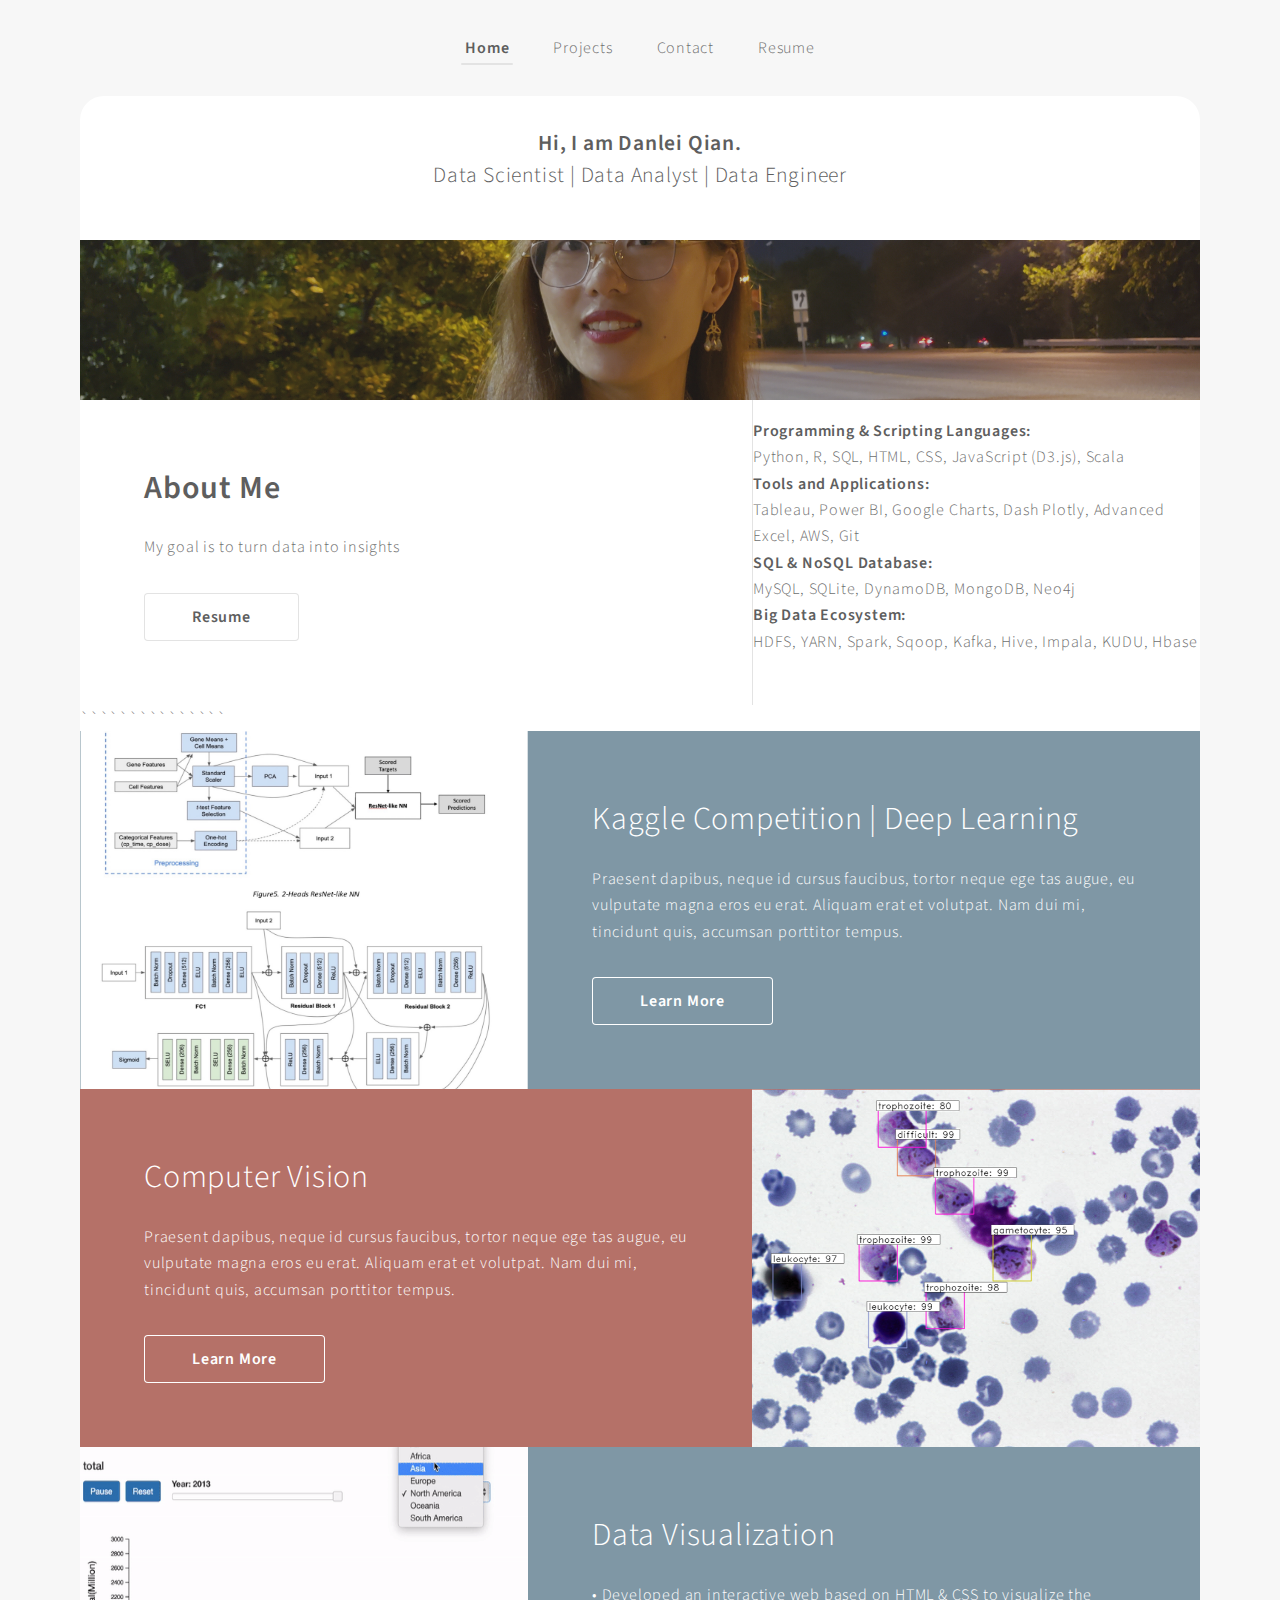
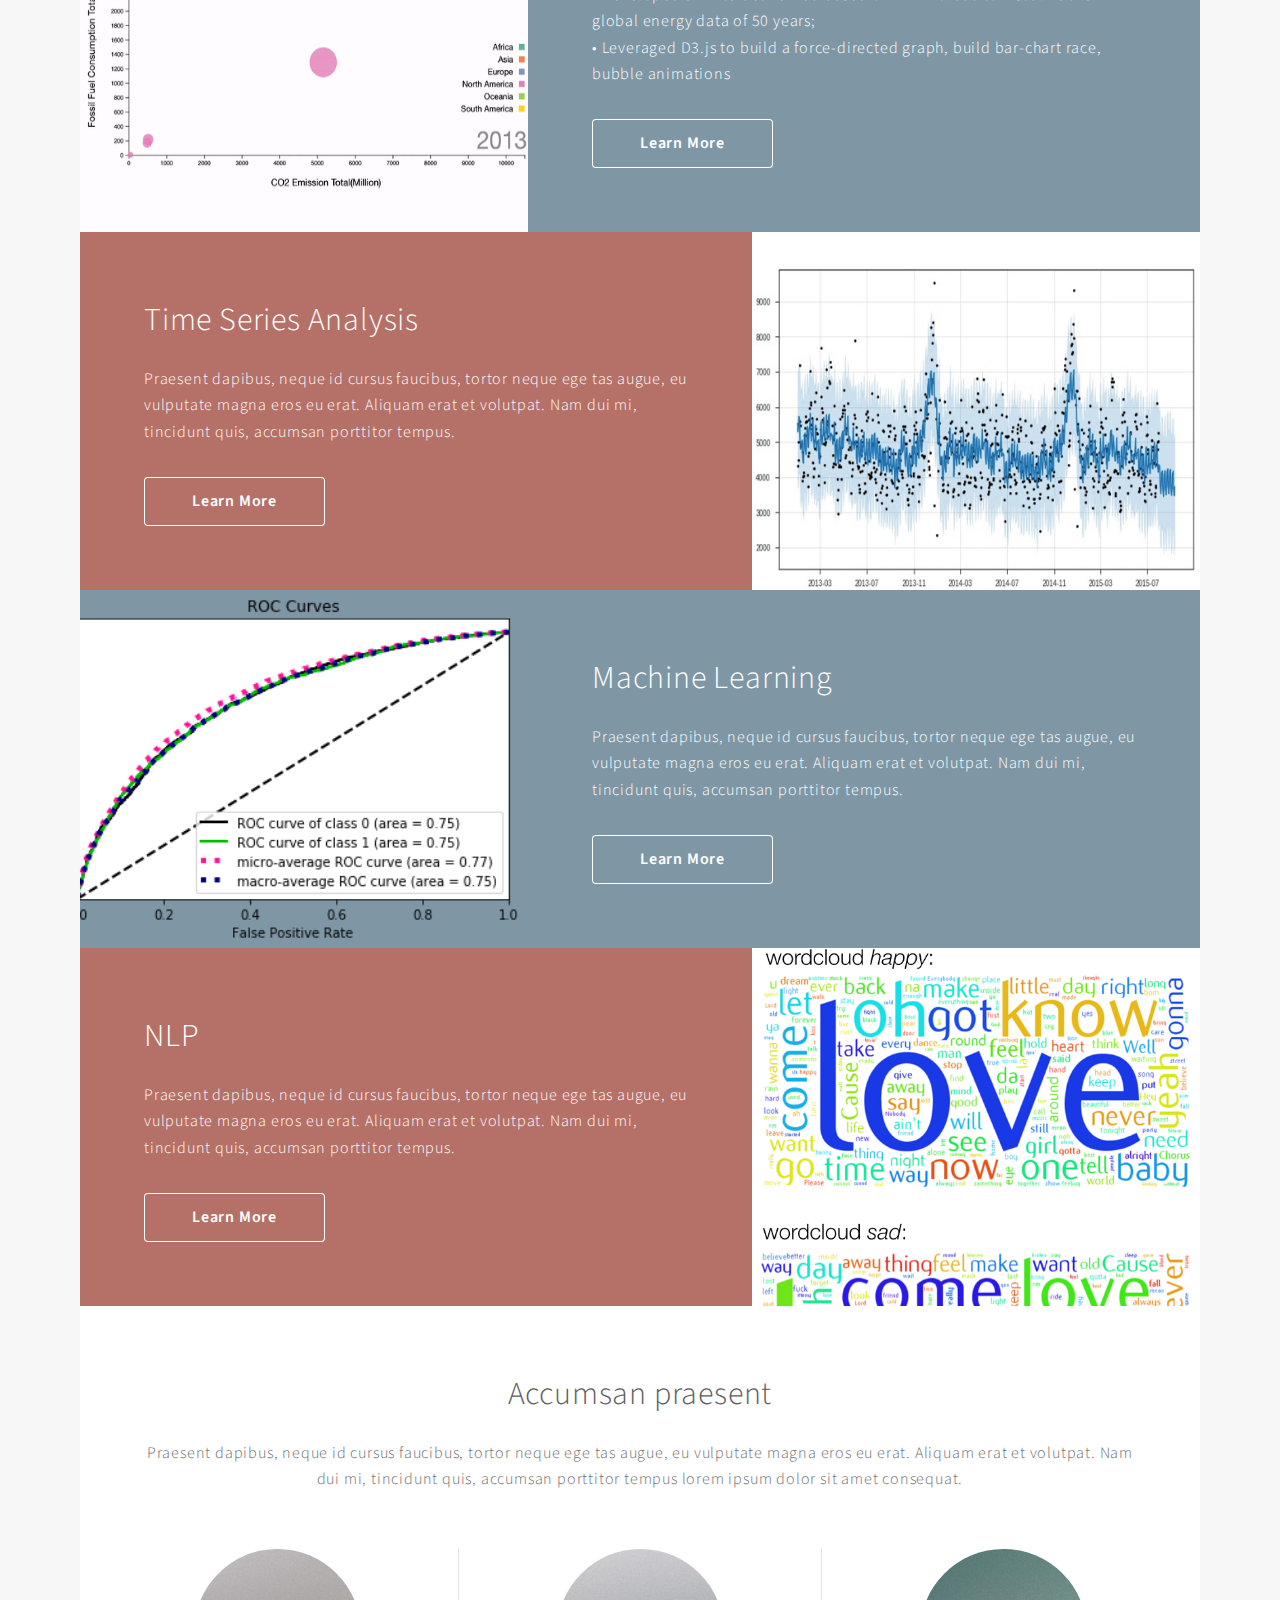
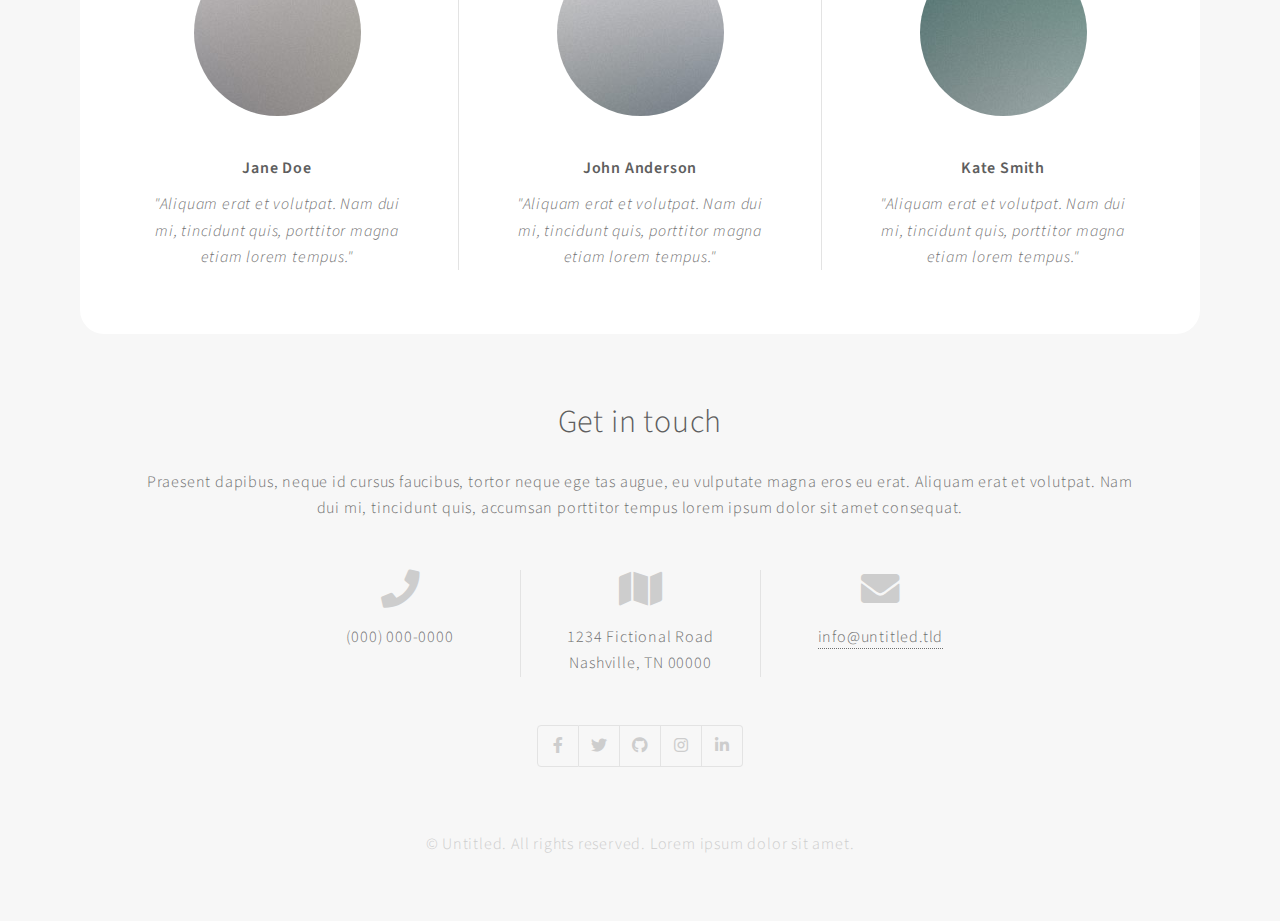
==== index.html @ 58e25bfb "First" ====
<!DOCTYPE HTML>
<!--
	Elemental by Pixelarity
	pixelarity.com | hello@pixelarity.com
	License: pixelarity.com/license
-->
<html>
	<head>
		<title>Untitled</title>
		<meta charset="utf-8" />
		<meta name="viewport" content="width=device-width, initial-scale=1, user-scalable=no" />
		<link rel="stylesheet" href="assets/css/main.css" />
	</head>
	<body class="is-preload">

		<!-- Header -->
			<div id="header" class="alt">
				<a class="logo" href="index.html"><strong>Danlei Qian</strong> Data Scientist | Data Analyst | Data Engineer</a>
				<nav id="nav">
					<ul>
						<li class="active"><a href="index.html">Home</a></li>
						<li>
							<a href="#two">Projects</a>
							<ul>
								<li><a href="#four">Link One</a></li>
								<li><a href="#">Link Two</a></li>
								<li><a href="#">Link Three</a></li>
								<li>
									<a href="#">Submenu</a>
									<ul>
										<li><a href="#">Link One</a></li>
										<li><a href="#">Link Two</a></li>
										<li><a href="#">Link Three</a></li>
										<li><a href="#">Link Four</a></li>
									</ul>
								</li>
								<li><a href="#">Link Five</a></li>
							</ul>
						</li>
						<li><a href="generic.html">Contact</a></li>
						<li><a href="generic.html">Resume</a></li>
					</ul>
				</nav>
			</div>

		<!-- Main -->
			<div id="main">

				<!-- Header -->
					<header>
						<span class="logo"></span>
						<h1><strong>Hi, I am Danlei Qian.</strong> </br>Data Scientist | Data Analyst | Data Engineer</h1>
					</header>

				<!-- Banner -->
					<section class="banner">
						<!--<h2>Ipsum feugiat tempus sed aliquam<br />
						neque dapibus lorem volutpat</h2>-->
						<ul class="actions special">
							<!--<li><a href="#" class="button">Resume</a></li>-->
						</ul>
					</section>

				<!-- One -->
					<section id="one" class="wrapper spotlight">
						<div class="content">
							<div class="inner">
								<h2><strong>About Me</strong></h2>
								<p>My goal is to turn data into insights</p>
								<ul class="actions">
									<li><a href="https://github.com/danleiQ" class="button">Resume</a></li>
								</ul>
							</div>
						</div>
						<ul class="grid-icons">
							<li>
								<div class="inner">
									<!--<span class="icon solid fa-cog major"></span>-->
									<p>
										<strong>Programming & Scripting Languages:</strong>  </br>Python, R, SQL, HTML, CSS, JavaScript (D3.js), Scala</br>
									<strong>Tools and Applications: </strong></br>Tableau, Power BI, Google Charts, Dash Plotly, Advanced Excel, AWS, Git </br>
									<strong>SQL & NoSQL Database:</strong> </br>MySQL, SQLite, DynamoDB, MongoDB, Neo4j </br>
									<strong>Big Data Ecosystem:</strong></br> HDFS, YARN, Spark, Sqoop, Kafka, Hive, Impala, KUDU, Hbase </br>
									</p>
								</div>
							</li>
<!--							
							<li>
								<div class="inner">
									<span class="icon solid fa-desktop major"></span>
									<h3>Aenean lorem</h3>
								</div>
							</li>
							<li>
								<div class="inner">
									<span class="icon solid fa-signal major"></span>
									<h3>Felis aliquam</h3>
								</div>
							</li>
							<li>
								<div class="inner">
									<span class="icon solid fa-check major"></span>
									<h3>Dui volutpat</h3>
								</div>
							</li>
							<li>
								<div class="inner">
									<span class="icon solid fa-cog major"></span>
									<h3>Dui volutpat</h3>
								</div>
							</li>
							<li>
								<div class="inner">
									<span class="icon solid fa-cog major"></span>
									<h3>Dui volutpat</h3>
								</div>
							</li>
-->
						</ul>
					</section>
```````````````<!-- Two -->
					<section id="two" class="wrapper style1 spotlight alt">
						<div class="content">
							<div class="inner">
								<h2>Kaggle Competition | Deep Learning</h2>
								<p>Praesent dapibus, neque id cursus faucibus, tortor neque ege tas augue, eu vulputate magna eros eu erat. Aliquam erat et volutpat. Nam dui mi, tincidunt quis, accumsan porttitor tempus.</p>
								<ul class="actions">
									<li><a href="https://github.com/danleiQ/Mechanisms-of-Action-Classification" class="button">Learn More</a></li>
								</ul>
							</div>
						</div>
						<div class="image">
							<img src="images/pic00.png" data-position="30% 30%" alt="" />
						</div>
					</section>

				<!-- Two -->
					<section id="three" class="wrapper style2 spotlight">
						<div class="content">
							<div class="inner">
								<h2>Computer Vision</h2>
								<p>Praesent dapibus, neque id cursus faucibus, tortor neque ege tas augue, eu vulputate magna eros eu erat. Aliquam erat et volutpat. Nam dui mi, tincidunt quis, accumsan porttitor tempus.</p>
								<ul class="actions">
									<li><a href="https://github.com/danleiQ/Mechanisms-of-Action-Classification" class="button">Learn More</a></li>
								</ul>
							</div>
						</div>
						<div class="image">
							<img src="images/pic02.png" data-position="30% 30%" alt="" />
						</div>
					</section>

				<!-- Three -->
					<section id="three" class="wrapper style1 spotlight alt">
						<div class="content">
							<div class="inner">
								<h2>Data Visualization</h2>
								<p>•	Developed an interactive web based on HTML & CSS to visualize the global energy data of 50 years; </br>
								•	Leveraged D3.js to build a force-directed graph, build bar-chart race, bubble animations </br>
								</p>
								<ul class="actions">
									<li><a href="https://danleiq.github.io/Global-Energy-Visualization/html/index.html" class="button">Learn More</a></li>
								</ul>
							</div>
						</div>
						<div class="image">
							<img src="images/pic03.gif" data-position="center right" alt=""/> 
			                <!--
			                <div class='tableauPlaceholder' id='viz1610737573085' style='position: relative'>
			                    <noscript>
			                        <a href='#'>
			                            <img alt=' ' src='https:&#47;&#47;public.tableau.com&#47;static&#47;images&#47;En&#47;Energy_16107373859820&#47;Dash&#47;1_rss.png' style='border: none' />
			                        </a>
			                    </noscript>
			                    <object class='tableauViz'  style='display:none;'>
			                        <param name='host_url' value='https%3A%2F%2Fpublic.tableau.com%2F' /> 
			                        <param name='embed_code_version' value='3' /> 
			                        <param name='site_root' value='' />
			                        <param name='name' value='Energy_16107373859820&#47;Dash' />
			                        <param name='tabs' value='no' />
			                        <param name='toolbar' value='yes' />
			                        <param name='static_image' value='https:&#47;&#47;public.tableau.com&#47;static&#47;images&#47;En&#47;Energy_16107373859820&#47;Dash&#47;1.png' /> 
			                        <param name='animate_transition' value='yes' />
			                        <param name='display_static_image' value='yes' />
			                        <param name='display_spinner' value='yes' />
			                        <param name='display_overlay' value='yes' />
			                        <param name='display_count' value='yes' />
			                        <param name='language' value='en' />
			                        <param name='filter' value='publish=yes' />
			                    </object>
			                </div> 
			                -->         							
						</div>
					</section>

				<!-- Four -->
					<section id="four" class="wrapper style2 spotlight">
						<div class="content">
							<div class="inner">
								<h2>Time Series Analysis</h2>
								<p>Praesent dapibus, neque id cursus faucibus, tortor neque ege tas augue, eu vulputate magna eros eu erat. Aliquam erat et volutpat. Nam dui mi, tincidunt quis, accumsan porttitor tempus.</p>
								<ul class="actions">
									<li><a href="#" class="button">Learn More</a></li>
								</ul>
							</div>
						</div>
						<div class="image">
							<img src="images/pic05.jpg" data-position="top right" alt="" />
						</div>
					</section>

				<!-- Add1 -->

					<section id="three" class="wrapper style1 spotlight alt">
						<div class="content">
							<div class="inner">
								<h2>Machine Learning</h2>
								<p>Praesent dapibus, neque id cursus faucibus, tortor neque ege tas augue, eu vulputate magna eros eu erat. Aliquam erat et volutpat. Nam dui mi, tincidunt quis, accumsan porttitor tempus.</p>
								<ul class="actions">
									<li><a href="#" class="button">Learn More</a></li>
								</ul>
							</div>
						</div>
						<div class="image">
							<img src="images/pic06.png" data-position="center right" alt="" />
						</div>
					</section>

				<!-- Add2 -->
					<section id="four" class="wrapper style2 spotlight">
						<div class="content">
							<div class="inner">
								<h2>NLP</h2>
								<p>Praesent dapibus, neque id cursus faucibus, tortor neque ege tas augue, eu vulputate magna eros eu erat. Aliquam erat et volutpat. Nam dui mi, tincidunt quis, accumsan porttitor tempus.</p>
								<ul class="actions">
									<li><a href="#" class="button">Learn More</a></li>
								</ul>
							</div>
						</div>
						<div class="image">
							<img src="images/pic07.png" data-position="top right" alt="" />
						</div>
					</section>

				<!-- Five -->
					<section id="five" class="wrapper special">
						<h2>Accumsan praesent</h2>
						<p>Praesent dapibus, neque id cursus faucibus, tortor neque ege tas augue, eu vulputate magna eros eu erat. Aliquam erat et volutpat. Nam dui mi, tincidunt quis, accumsan porttitor tempus lorem ipsum dolor sit amet consequat.</p>
						<ul class="faces">
							<li>
								<span class="image"><img src="images/pic11.jpg" alt="" /></span>
								<h3>Jane Doe</h3>
								<p>"Aliquam erat et volutpat. Nam dui mi, tincidunt quis, porttitor magna etiam lorem tempus."</p>
							</li>
							<li>
								<span class="image"><img src="images/pic12.jpg" alt="" /></span>
								<h3>John Anderson</h3>
								<p>"Aliquam erat et volutpat. Nam dui mi, tincidunt quis, porttitor magna etiam lorem tempus."</p>
							</li>
							<li>
								<span class="image"><img src="images/pic13.jpg" alt="" /></span>
								<h3>Kate Smith</h3>
								<p>"Aliquam erat et volutpat. Nam dui mi, tincidunt quis, porttitor magna etiam lorem tempus."</p>
							</li>
						</ul>
					</section>

			</div>

		<!-- Footer -->
			<div id="footer">
				<h2>Get in touch</h2>
				<p>Praesent dapibus, neque id cursus faucibus, tortor neque ege tas augue, eu vulputate magna eros eu erat. Aliquam erat et volutpat. Nam dui mi, tincidunt quis, accumsan porttitor tempus lorem ipsum dolor sit amet consequat.</p>
				<ul class="major-icons">
					<li>
						<h3 class="icon solid fa-phone major"><span class="label">Phone</span></h3>
						<p>(000) 000-0000</p>
					</li>
					<li>
						<h3 class="icon solid fa-map major"><span class="label">Address</span></h3>
						<p>1234 Fictional Road<br />
						Nashville, TN 00000</p>
					</li>
					<li>
						<h3 class="icon solid fa-envelope major"><span class="label">Email</span></h3>
						<p><a href="#">info@untitled.tld</a></p>
					</li>
				</ul>
				<ul class="joined-icons">
					<li><a href="#" class="icon brands fa-facebook-f"><span class="label">Facebook</span></a></li>
					<li><a href="#" class="icon brands fa-twitter"><span class="label">Twitter</span></a></li>
					<li><a href="#" class="icon brands fa-github"><span class="label">GitHub</span></a></li>
					<li><a href="#" class="icon brands fa-instagram"><span class="label">Instagram</span></a></li>
					<li><a href="#" class="icon brands fa-linkedin-in"><span class="label">LinkedIn</span></a></li>
				</ul>
				<p class="copyright">&copy; Untitled. All rights reserved. Lorem ipsum dolor sit amet.</p>
			</div>

		<!-- Scripts -->
			<script src="assets/js/jquery.min.js"></script>
			<script src="assets/js/jquery.dropotron.min.js"></script>
			<script src="assets/js/jquery.scrollex.min.js"></script>
			<script src="assets/js/browser.min.js"></script>
			<script src="assets/js/breakpoints.min.js"></script>
			<script src="assets/js/util.js"></script>
			<script src="assets/js/main.js"></script>

			<script type='text/javascript'>                    
			    var divElement = document.getElementById('viz1610737573085');                    
			    var vizElement = divElement.getElementsByTagName('object')[0];                    
			    if ( divElement.offsetWidth > 800 ) { 
			        vizElement.style.width='1000px';
			        vizElement.style.height='827px';
			    } else if ( divElement.offsetWidth > 500 ) { 
			        vizElement.style.width='1000px';
			        vizElement.style.height='827px';
			    } else { 
			        vizElement.style.width='450px';
			        vizElement.style.height='500px';}    //927px                 
			        var scriptElement = document.createElement('script');                    
			        scriptElement.src = 'https://public.tableau.com/javascripts/api/viz_v1.js';                    
			        vizElement.parentNode.insertBefore(scriptElement, vizElement);                
			</script>

	</body>
</html>
---- assets/css/main.css ----
@import url(fontawesome-all.min.css);
@import url("https://fonts.googleapis.com/css?family=Source+Sans+Pro:300,300italic,600,600italic");

/*
	Elemental by Pixelarity
	pixelarity.com | hello@pixelarity.com
	License: pixelarity.com/license
*/

html, body, div, span, applet, object,
iframe, h1, h2, h3, h4, h5, h6, p, blockquote,
pre, a, abbr, acronym, address, big, cite,
code, del, dfn, em, img, ins, kbd, q, s, samp,
small, strike, strong, sub, sup, tt, var, b,
u, i, center, dl, dt, dd, ol, ul, li, fieldset,
form, label, legend, table, caption, tbody,
tfoot, thead, tr, th, td, article, aside,
canvas, details, embed, figure, figcaption,
footer, header, hgroup, menu, nav, output, ruby,
section, summary, time, mark, audio, video {
	margin: 0;
	padding: 0;
	border: 0;
	font-size: 100%;
	font: inherit;
	vertical-align: baseline;}

article, aside, details, figcaption, figure,
footer, header, hgroup, menu, nav, section {
	display: block;}

body {
	line-height: 1;
}

ol, ul {
	list-style: none;
}

blockquote, q {
	quotes: none;
}

	blockquote:before, blockquote:after, q:before, q:after {
		content: '';
		content: none;
	}

table {
	border-collapse: collapse;
	border-spacing: 0;
}

body {
	-webkit-text-size-adjust: none;
}

mark {
	background-color: transparent;
	color: inherit;
}

input::-moz-focus-inner {
	border: 0;
	padding: 0;
}

input, select, textarea {
	-moz-appearance: none;
	-webkit-appearance: none;
	-ms-appearance: none;
	appearance: none;
}

/* Basic */

	@-ms-viewport {
		width: device-width;
	}

	body {
		-ms-overflow-style: scrollbar;
	}

	@media screen and (max-width: 480px) {

		html, body {
			min-width: 320px;
		}

	}

	html {
		box-sizing: border-box;
	}

	*, *:before, *:after {
		box-sizing: inherit;
	}

	body {
		background: #ffffff;
	}

		body.is-preload *, body.is-preload *:before, body.is-preload *:after {
			-moz-animation: none !important;
			-webkit-animation: none !important;
			-ms-animation: none !important;
			animation: none !important;
			-moz-transition: none !important;
			-webkit-transition: none !important;
			-ms-transition: none !important;
			transition: none !important;
		}

/* Type */

	body {
		background-color: #f7f7f7; /*#f7f7f7*/
		color: #6e6e6e;
	}

	body, input, select, textarea {
		font-family: "Source Sans Pro", Helvetica, sans-serif;
		font-size: 14pt;
		font-weight: 300;
		line-height: 1.65;
		letter-spacing: 0.05em;
	}

		@media screen and (max-width: 1680px) {

			body, input, select, textarea {
				font-size: 12pt;
			}

		}

		@media screen and (max-width: 736px) {

			body, input, select, textarea {
				font-size: 11.5pt;
			}

		}

		@media screen and (max-width: 360px) {

			body, input, select, textarea {
				font-size: 10.5pt;
			}

		}

	a {
		-moz-transition: color 0.2s ease-in-out, border-bottom-color 0.2s ease-in-out, background-color 0.2s ease-in-out;
		-webkit-transition: color 0.2s ease-in-out, border-bottom-color 0.2s ease-in-out, background-color 0.2s ease-in-out;
		-ms-transition: color 0.2s ease-in-out, border-bottom-color 0.2s ease-in-out, background-color 0.2s ease-in-out;
		transition: color 0.2s ease-in-out, border-bottom-color 0.2s ease-in-out, background-color 0.2s ease-in-out;
		text-decoration: none;
		border-bottom: dotted 1px;
		color: inherit;
	}

		a:hover {
			border-bottom-color: transparent;
		}

			a:hover strong {
				color: inherit !important;
			}

	strong, b {
		font-weight: 600;
	}

	em, i {
		font-style: italic;
	}

	p {
		margin: 0 0 2em 0;
	}

	h1, h2, h3, h4, h5, h6 {
		font-weight: 300;
		line-height: 1.5;
		margin: 0 0 0.7em 0;
	}

		h1 a, h2 a, h3 a, h4 a, h5 a, h6 a {
			color: inherit;
			text-decoration: none;
		}

	h1 {
		font-size: 3em;
	}

	h2 {
		font-size: 2em;
	}

	h3 {
		font-size: 1.5em;
	}

	h4 {
		font-size: 1.1em;
	}

	h5 {
		font-size: 0.9em;
	}

	h6 {
		font-size: 0.7em;
	}

	@media screen and (max-width: 1280px) {

		h1 {
			font-size: 2.5em;
		}

	}

	@media screen and (max-width: 736px) {

		h1 {
			font-size: 1.75em;
		}

		h2 {
			font-size: 1.5em;
		}

		h3 {
			font-size: 1.35em;
		}

		h4 {
			font-size: 1em;
		}

		h1 br, h2 br, h3 br, h4 br, h5 br, h6 br {
			display: none;
		}

	}

	@media screen and (max-width: 480px) {

		h2 {
			font-size: 1.35em;
		}

		h3 {
			font-size: 1em;
		}

	}

	sub {
		font-size: 0.8em;
		position: relative;
		top: 0.5em;
	}

	sup {
		font-size: 0.8em;
		position: relative;
		top: -0.5em;
	}

	blockquote {
		border-left: solid 4px;
		font-style: italic;
		margin: 0 0 2em 0;
		padding: 0.5em 0 0.5em 2em;
	}

	code {
		border-radius: 4px;
		border: solid 1px;
		font-family: "Courier New", monospace;
		font-size: 0.9em;
		margin: 0 0.25em;
		padding: 0.25em 0.65em;
	}

	pre {
		-webkit-overflow-scrolling: touch;
		font-family: "Courier New", monospace;
		font-size: 0.9em;
		margin: 0 0 2em 0;
	}

		pre code {
			display: block;
			line-height: 1.75;
			padding: 1em 1.5em;
			overflow-x: auto;
		}

	hr {
		border: 0;
		border-bottom: solid 1px;
		margin: 2em 0;
	}

		hr.major {
			margin: 3em 0;
		}

	.align-left {
		text-align: left;
	}

	.align-center {
		text-align: center;
	}

	.align-right {
		text-align: right;
	}

	input, select, textarea {
		color: #5e5e5e;
	}

	a:hover {
		color: #e09476 !important;
	}

	strong, b {
		color: #5e5e5e;
	}

	h1, h2, h3, h4, h5, h6 {
		color: #5e5e5e;
	}

	blockquote {
		border-left-color: #e3e3e3;
	}

	code {
		background: rgba(144, 144, 144, 0.075);
		border-color: #e3e3e3;
	}

	hr {
		border-bottom-color: #e3e3e3;
	}

/* Row */

	.row {
		display: flex;
		flex-wrap: wrap;
		box-sizing: border-box;
		align-items: stretch;
	}

		.row > * {
			box-sizing: border-box;
		}

		.row.gtr-uniform > * > :last-child {
			margin-bottom: 0;
		}

		.row.aln-left {
			justify-content: flex-start;
		}

		.row.aln-center {
			justify-content: center;
		}

		.row.aln-right {
			justify-content: flex-end;
		}

		.row.aln-top {
			align-items: flex-start;
		}

		.row.aln-middle {
			align-items: center;
		}

		.row.aln-bottom {
			align-items: flex-end;
		}

		.row > .imp {
			order: -1;
		}

		.row > .col-1 {
			width: 8.33333%;
		}

		.row > .off-1 {
			margin-left: 8.33333%;
		}

		.row > .col-2 {
			width: 16.66667%;
		}

		.row > .off-2 {
			margin-left: 16.66667%;
		}

		.row > .col-3 {
			width: 25%;
		}

		.row > .off-3 {
			margin-left: 25%;
		}

		.row > .col-4 {
			width: 33.33333%;
		}

		.row > .off-4 {
			margin-left: 33.33333%;
		}

		.row > .col-5 {
			width: 41.66667%;
		}

		.row > .off-5 {
			margin-left: 41.66667%;
		}

		.row > .col-6 {
			width: 50%;
		}

		.row > .off-6 {
			margin-left: 50%;
		}

		.row > .col-7 {
			width: 58.33333%;
		}

		.row > .off-7 {
			margin-left: 58.33333%;
		}

		.row > .col-8 {
			width: 66.66667%;
		}

		.row > .off-8 {
			margin-left: 66.66667%;
		}

		.row > .col-9 {
			width: 75%;
		}

		.row > .off-9 {
			margin-left: 75%;
		}

		.row > .col-10 {
			width: 83.33333%;
		}

		.row > .off-10 {
			margin-left: 83.33333%;
		}

		.row > .col-11 {
			width: 91.66667%;
		}

		.row > .off-11 {
			margin-left: 91.66667%;
		}

		.row > .col-12 {
			width: 100%;
		}

		.row > .off-12 {
			margin-left: 100%;
		}

		.row.gtr-0 {
			margin-top: 0;
			margin-left: 0em;
		}

			.row.gtr-0 > * {
				padding: 0 0 0 0em;
			}

			.row.gtr-0.gtr-uniform {
				margin-top: 0em;
			}

				.row.gtr-0.gtr-uniform > * {
					padding-top: 0em;
				}

		.row.gtr-25 {
			margin-top: 0;
			margin-left: -0.3375em;
		}

			.row.gtr-25 > * {
				padding: 0 0 0 0.3375em;
			}

			.row.gtr-25.gtr-uniform {
				margin-top: -0.3375em;
			}

				.row.gtr-25.gtr-uniform > * {
					padding-top: 0.3375em;
				}

		.row.gtr-50 {
			margin-top: 0;
			margin-left: -0.675em;
		}

			.row.gtr-50 > * {
				padding: 0 0 0 0.675em;
			}

			.row.gtr-50.gtr-uniform {
				margin-top: -0.675em;
			}

				.row.gtr-50.gtr-uniform > * {
					padding-top: 0.675em;
				}

		.row {
			margin-top: 0;
			margin-left: -1.35em;
		}

			.row > * {
				padding: 0 0 0 1.35em;
			}

			.row.gtr-uniform {
				margin-top: -1.35em;
			}

				.row.gtr-uniform > * {
					padding-top: 1.35em;
				}

		.row.gtr-150 {
			margin-top: 0;
			margin-left: -2.025em;
		}

			.row.gtr-150 > * {
				padding: 0 0 0 2.025em;
			}

			.row.gtr-150.gtr-uniform {
				margin-top: -2.025em;
			}

				.row.gtr-150.gtr-uniform > * {
					padding-top: 2.025em;
				}

		.row.gtr-200 {
			margin-top: 0;
			margin-left: -2.7em;
		}

			.row.gtr-200 > * {
				padding: 0 0 0 2.7em;
			}

			.row.gtr-200.gtr-uniform {
				margin-top: -2.7em;
			}

				.row.gtr-200.gtr-uniform > * {
					padding-top: 2.7em;
				}

		@media screen and (max-width: 1680px) {

			.row {
				display: flex;
				flex-wrap: wrap;
				box-sizing: border-box;
				align-items: stretch;
			}

				.row > * {
					box-sizing: border-box;
				}

				.row.gtr-uniform > * > :last-child {
					margin-bottom: 0;
				}

				.row.aln-left {
					justify-content: flex-start;
				}

				.row.aln-center {
					justify-content: center;
				}

				.row.aln-right {
					justify-content: flex-end;
				}

				.row.aln-top {
					align-items: flex-start;
				}

				.row.aln-middle {
					align-items: center;
				}

				.row.aln-bottom {
					align-items: flex-end;
				}

				.row > .imp-xlarge {
					order: -1;
				}

				.row > .col-1-xlarge {
					width: 8.33333%;
				}

				.row > .off-1-xlarge {
					margin-left: 8.33333%;
				}

				.row > .col-2-xlarge {
					width: 16.66667%;
				}

				.row > .off-2-xlarge {
					margin-left: 16.66667%;
				}

				.row > .col-3-xlarge {
					width: 25%;
				}

				.row > .off-3-xlarge {
					margin-left: 25%;
				}

				.row > .col-4-xlarge {
					width: 33.33333%;
				}

				.row > .off-4-xlarge {
					margin-left: 33.33333%;
				}

				.row > .col-5-xlarge {
					width: 41.66667%;
				}

				.row > .off-5-xlarge {
					margin-left: 41.66667%;
				}

				.row > .col-6-xlarge {
					width: 50%;
				}

				.row > .off-6-xlarge {
					margin-left: 50%;
				}

				.row > .col-7-xlarge {
					width: 58.33333%;
				}

				.row > .off-7-xlarge {
					margin-left: 58.33333%;
				}

				.row > .col-8-xlarge {
					width: 66.66667%;
				}

				.row > .off-8-xlarge {
					margin-left: 66.66667%;
				}

				.row > .col-9-xlarge {
					width: 75%;
				}

				.row > .off-9-xlarge {
					margin-left: 75%;
				}

				.row > .col-10-xlarge {
					width: 83.33333%;
				}

				.row > .off-10-xlarge {
					margin-left: 83.33333%;
				}

				.row > .col-11-xlarge {
					width: 91.66667%;
				}

				.row > .off-11-xlarge {
					margin-left: 91.66667%;
				}

				.row > .col-12-xlarge {
					width: 100%;
				}

				.row > .off-12-xlarge {
					margin-left: 100%;
				}

				.row.gtr-0 {
					margin-top: 0;
					margin-left: 0em;
				}

					.row.gtr-0 > * {
						padding: 0 0 0 0em;
					}

					.row.gtr-0.gtr-uniform {
						margin-top: 0em;
					}

						.row.gtr-0.gtr-uniform > * {
							padding-top: 0em;
						}

				.row.gtr-25 {
					margin-top: 0;
					margin-left: -0.3375em;
				}

					.row.gtr-25 > * {
						padding: 0 0 0 0.3375em;
					}

					.row.gtr-25.gtr-uniform {
						margin-top: -0.3375em;
					}

						.row.gtr-25.gtr-uniform > * {
							padding-top: 0.3375em;
						}

				.row.gtr-50 {
					margin-top: 0;
					margin-left: -0.675em;
				}

					.row.gtr-50 > * {
						padding: 0 0 0 0.675em;
					}

					.row.gtr-50.gtr-uniform {
						margin-top: -0.675em;
					}

						.row.gtr-50.gtr-uniform > * {
							padding-top: 0.675em;
						}

				.row {
					margin-top: 0;
					margin-left: -1.35em;
				}

					.row > * {
						padding: 0 0 0 1.35em;
					}

					.row.gtr-uniform {
						margin-top: -1.35em;
					}

						.row.gtr-uniform > * {
							padding-top: 1.35em;
						}

				.row.gtr-150 {
					margin-top: 0;
					margin-left: -2.025em;
				}

					.row.gtr-150 > * {
						padding: 0 0 0 2.025em;
					}

					.row.gtr-150.gtr-uniform {
						margin-top: -2.025em;
					}

						.row.gtr-150.gtr-uniform > * {
							padding-top: 2.025em;
						}

				.row.gtr-200 {
					margin-top: 0;
					margin-left: -2.7em;
				}

					.row.gtr-200 > * {
						padding: 0 0 0 2.7em;
					}

					.row.gtr-200.gtr-uniform {
						margin-top: -2.7em;
					}

						.row.gtr-200.gtr-uniform > * {
							padding-top: 2.7em;
						}

		}

		@media screen and (max-width: 1280px) {

			.row {
				display: flex;
				flex-wrap: wrap;
				box-sizing: border-box;
				align-items: stretch;
			}

				.row > * {
					box-sizing: border-box;
				}

				.row.gtr-uniform > * > :last-child {
					margin-bottom: 0;
				}

				.row.aln-left {
					justify-content: flex-start;
				}

				.row.aln-center {
					justify-content: center;
				}

				.row.aln-right {
					justify-content: flex-end;
				}

				.row.aln-top {
					align-items: flex-start;
				}

				.row.aln-middle {
					align-items: center;
				}

				.row.aln-bottom {
					align-items: flex-end;
				}

				.row > .imp-large {
					order: -1;
				}

				.row > .col-1-large {
					width: 8.33333%;
				}

				.row > .off-1-large {
					margin-left: 8.33333%;
				}

				.row > .col-2-large {
					width: 16.66667%;
				}

				.row > .off-2-large {
					margin-left: 16.66667%;
				}

				.row > .col-3-large {
					width: 25%;
				}

				.row > .off-3-large {
					margin-left: 25%;
				}

				.row > .col-4-large {
					width: 33.33333%;
				}

				.row > .off-4-large {
					margin-left: 33.33333%;
				}

				.row > .col-5-large {
					width: 41.66667%;
				}

				.row > .off-5-large {
					margin-left: 41.66667%;
				}

				.row > .col-6-large {
					width: 50%;
				}

				.row > .off-6-large {
					margin-left: 50%;
				}

				.row > .col-7-large {
					width: 58.33333%;
				}

				.row > .off-7-large {
					margin-left: 58.33333%;
				}

				.row > .col-8-large {
					width: 66.66667%;
				}

				.row > .off-8-large {
					margin-left: 66.66667%;
				}

				.row > .col-9-large {
					width: 75%;
				}

				.row > .off-9-large {
					margin-left: 75%;
				}

				.row > .col-10-large {
					width: 83.33333%;
				}

				.row > .off-10-large {
					margin-left: 83.33333%;
				}

				.row > .col-11-large {
					width: 91.66667%;
				}

				.row > .off-11-large {
					margin-left: 91.66667%;
				}

				.row > .col-12-large {
					width: 100%;
				}

				.row > .off-12-large {
					margin-left: 100%;
				}

				.row.gtr-0 {
					margin-top: 0;
					margin-left: 0em;
				}

					.row.gtr-0 > * {
						padding: 0 0 0 0em;
					}

					.row.gtr-0.gtr-uniform {
						margin-top: 0em;
					}

						.row.gtr-0.gtr-uniform > * {
							padding-top: 0em;
						}

				.row.gtr-25 {
					margin-top: 0;
					margin-left: -0.3375em;
				}

					.row.gtr-25 > * {
						padding: 0 0 0 0.3375em;
					}

					.row.gtr-25.gtr-uniform {
						margin-top: -0.3375em;
					}

						.row.gtr-25.gtr-uniform > * {
							padding-top: 0.3375em;
						}

				.row.gtr-50 {
					margin-top: 0;
					margin-left: -0.675em;
				}

					.row.gtr-50 > * {
						padding: 0 0 0 0.675em;
					}

					.row.gtr-50.gtr-uniform {
						margin-top: -0.675em;
					}

						.row.gtr-50.gtr-uniform > * {
							padding-top: 0.675em;
						}

				.row {
					margin-top: 0;
					margin-left: -1.35em;
				}

					.row > * {
						padding: 0 0 0 1.35em;
					}

					.row.gtr-uniform {
						margin-top: -1.35em;
					}

						.row.gtr-uniform > * {
							padding-top: 1.35em;
						}

				.row.gtr-150 {
					margin-top: 0;
					margin-left: -2.025em;
				}

					.row.gtr-150 > * {
						padding: 0 0 0 2.025em;
					}

					.row.gtr-150.gtr-uniform {
						margin-top: -2.025em;
					}

						.row.gtr-150.gtr-uniform > * {
							padding-top: 2.025em;
						}

				.row.gtr-200 {
					margin-top: 0;
					margin-left: -2.7em;
				}

					.row.gtr-200 > * {
						padding: 0 0 0 2.7em;
					}

					.row.gtr-200.gtr-uniform {
						margin-top: -2.7em;
					}

						.row.gtr-200.gtr-uniform > * {
							padding-top: 2.7em;
						}

		}

		@media screen and (max-width: 980px) {

			.row {
				display: flex;
				flex-wrap: wrap;
				box-sizing: border-box;
				align-items: stretch;
			}

				.row > * {
					box-sizing: border-box;
				}

				.row.gtr-uniform > * > :last-child {
					margin-bottom: 0;
				}

				.row.aln-left {
					justify-content: flex-start;
				}

				.row.aln-center {
					justify-content: center;
				}

				.row.aln-right {
					justify-content: flex-end;
				}

				.row.aln-top {
					align-items: flex-start;
				}

				.row.aln-middle {
					align-items: center;
				}

				.row.aln-bottom {
					align-items: flex-end;
				}

				.row > .imp-medium {
					order: -1;
				}

				.row > .col-1-medium {
					width: 8.33333%;
				}

				.row > .off-1-medium {
					margin-left: 8.33333%;
				}

				.row > .col-2-medium {
					width: 16.66667%;
				}

				.row > .off-2-medium {
					margin-left: 16.66667%;
				}

				.row > .col-3-medium {
					width: 25%;
				}

				.row > .off-3-medium {
					margin-left: 25%;
				}

				.row > .col-4-medium {
					width: 33.33333%;
				}

				.row > .off-4-medium {
					margin-left: 33.33333%;
				}

				.row > .col-5-medium {
					width: 41.66667%;
				}

				.row > .off-5-medium {
					margin-left: 41.66667%;
				}

				.row > .col-6-medium {
					width: 50%;
				}

				.row > .off-6-medium {
					margin-left: 50%;
				}

				.row > .col-7-medium {
					width: 58.33333%;
				}

				.row > .off-7-medium {
					margin-left: 58.33333%;
				}

				.row > .col-8-medium {
					width: 66.66667%;
				}

				.row > .off-8-medium {
					margin-left: 66.66667%;
				}

				.row > .col-9-medium {
					width: 75%;
				}

				.row > .off-9-medium {
					margin-left: 75%;
				}

				.row > .col-10-medium {
					width: 83.33333%;
				}

				.row > .off-10-medium {
					margin-left: 83.33333%;
				}

				.row > .col-11-medium {
					width: 91.66667%;
				}

				.row > .off-11-medium {
					margin-left: 91.66667%;
				}

				.row > .col-12-medium {
					width: 100%;
				}

				.row > .off-12-medium {
					margin-left: 100%;
				}

				.row.gtr-0 {
					margin-top: 0;
					margin-left: 0em;
				}

					.row.gtr-0 > * {
						padding: 0 0 0 0em;
					}

					.row.gtr-0.gtr-uniform {
						margin-top: 0em;
					}

						.row.gtr-0.gtr-uniform > * {
							padding-top: 0em;
						}

				.row.gtr-25 {
					margin-top: 0;
					margin-left: -0.3375em;
				}

					.row.gtr-25 > * {
						padding: 0 0 0 0.3375em;
					}

					.row.gtr-25.gtr-uniform {
						margin-top: -0.3375em;
					}

						.row.gtr-25.gtr-uniform > * {
							padding-top: 0.3375em;
						}

				.row.gtr-50 {
					margin-top: 0;
					margin-left: -0.675em;
				}

					.row.gtr-50 > * {
						padding: 0 0 0 0.675em;
					}

					.row.gtr-50.gtr-uniform {
						margin-top: -0.675em;
					}

						.row.gtr-50.gtr-uniform > * {
							padding-top: 0.675em;
						}

				.row {
					margin-top: 0;
					margin-left: -1.35em;
				}

					.row > * {
						padding: 0 0 0 1.35em;
					}

					.row.gtr-uniform {
						margin-top: -1.35em;
					}

						.row.gtr-uniform > * {
							padding-top: 1.35em;
						}

				.row.gtr-150 {
					margin-top: 0;
					margin-left: -2.025em;
				}

					.row.gtr-150 > * {
						padding: 0 0 0 2.025em;
					}

					.row.gtr-150.gtr-uniform {
						margin-top: -2.025em;
					}

						.row.gtr-150.gtr-uniform > * {
							padding-top: 2.025em;
						}

				.row.gtr-200 {
					margin-top: 0;
					margin-left: -2.7em;
				}

					.row.gtr-200 > * {
						padding: 0 0 0 2.7em;
					}

					.row.gtr-200.gtr-uniform {
						margin-top: -2.7em;
					}

						.row.gtr-200.gtr-uniform > * {
							padding-top: 2.7em;
						}

		}

		@media screen and (max-width: 736px) {

			.row {
				display: flex;
				flex-wrap: wrap;
				box-sizing: border-box;
				align-items: stretch;
			}

				.row > * {
					box-sizing: border-box;
				}

				.row.gtr-uniform > * > :last-child {
					margin-bottom: 0;
				}

				.row.aln-left {
					justify-content: flex-start;
				}

				.row.aln-center {
					justify-content: center;
				}

				.row.aln-right {
					justify-content: flex-end;
				}

				.row.aln-top {
					align-items: flex-start;
				}

				.row.aln-middle {
					align-items: center;
				}

				.row.aln-bottom {
					align-items: flex-end;
				}

				.row > .imp-small {
					order: -1;
				}

				.row > .col-1-small {
					width: 8.33333%;
				}

				.row > .off-1-small {
					margin-left: 8.33333%;
				}

				.row > .col-2-small {
					width: 16.66667%;
				}

				.row > .off-2-small {
					margin-left: 16.66667%;
				}

				.row > .col-3-small {
					width: 25%;
				}

				.row > .off-3-small {
					margin-left: 25%;
				}

				.row > .col-4-small {
					width: 33.33333%;
				}

				.row > .off-4-small {
					margin-left: 33.33333%;
				}

				.row > .col-5-small {
					width: 41.66667%;
				}

				.row > .off-5-small {
					margin-left: 41.66667%;
				}

				.row > .col-6-small {
					width: 50%;
				}

				.row > .off-6-small {
					margin-left: 50%;
				}

				.row > .col-7-small {
					width: 58.33333%;
				}

				.row > .off-7-small {
					margin-left: 58.33333%;
				}

				.row > .col-8-small {
					width: 66.66667%;
				}

				.row > .off-8-small {
					margin-left: 66.66667%;
				}

				.row > .col-9-small {
					width: 75%;
				}

				.row > .off-9-small {
					margin-left: 75%;
				}

				.row > .col-10-small {
					width: 83.33333%;
				}

				.row > .off-10-small {
					margin-left: 83.33333%;
				}

				.row > .col-11-small {
					width: 91.66667%;
				}

				.row > .off-11-small {
					margin-left: 91.66667%;
				}

				.row > .col-12-small {
					width: 100%;
				}

				.row > .off-12-small {
					margin-left: 100%;
				}

				.row.gtr-0 {
					margin-top: 0;
					margin-left: 0em;
				}

					.row.gtr-0 > * {
						padding: 0 0 0 0em;
					}

					.row.gtr-0.gtr-uniform {
						margin-top: 0em;
					}

						.row.gtr-0.gtr-uniform > * {
							padding-top: 0em;
						}

				.row.gtr-25 {
					margin-top: 0;
					margin-left: -0.3375em;
				}

					.row.gtr-25 > * {
						padding: 0 0 0 0.3375em;
					}

					.row.gtr-25.gtr-uniform {
						margin-top: -0.3375em;
					}

						.row.gtr-25.gtr-uniform > * {
							padding-top: 0.3375em;
						}

				.row.gtr-50 {
					margin-top: 0;
					margin-left: -0.675em;
				}

					.row.gtr-50 > * {
						padding: 0 0 0 0.675em;
					}

					.row.gtr-50.gtr-uniform {
						margin-top: -0.675em;
					}

						.row.gtr-50.gtr-uniform > * {
							padding-top: 0.675em;
						}

				.row {
					margin-top: 0;
					margin-left: -1.35em;
				}

					.row > * {
						padding: 0 0 0 1.35em;
					}

					.row.gtr-uniform {
						margin-top: -1.35em;
					}

						.row.gtr-uniform > * {
							padding-top: 1.35em;
						}

				.row.gtr-150 {
					margin-top: 0;
					margin-left: -2.025em;
				}

					.row.gtr-150 > * {
						padding: 0 0 0 2.025em;
					}

					.row.gtr-150.gtr-uniform {
						margin-top: -2.025em;
					}

						.row.gtr-150.gtr-uniform > * {
							padding-top: 2.025em;
						}

				.row.gtr-200 {
					margin-top: 0;
					margin-left: -2.7em;
				}

					.row.gtr-200 > * {
						padding: 0 0 0 2.7em;
					}

					.row.gtr-200.gtr-uniform {
						margin-top: -2.7em;
					}

						.row.gtr-200.gtr-uniform > * {
							padding-top: 2.7em;
						}

		}

		@media screen and (max-width: 480px) {

			.row {
				display: flex;
				flex-wrap: wrap;
				box-sizing: border-box;
				align-items: stretch;
			}

				.row > * {
					box-sizing: border-box;
				}

				.row.gtr-uniform > * > :last-child {
					margin-bottom: 0;
				}

				.row.aln-left {
					justify-content: flex-start;
				}

				.row.aln-center {
					justify-content: center;
				}

				.row.aln-right {
					justify-content: flex-end;
				}

				.row.aln-top {
					align-items: flex-start;
				}

				.row.aln-middle {
					align-items: center;
				}

				.row.aln-bottom {
					align-items: flex-end;
				}

				.row > .imp-xsmall {
					order: -1;
				}

				.row > .col-1-xsmall {
					width: 8.33333%;
				}

				.row > .off-1-xsmall {
					margin-left: 8.33333%;
				}

				.row > .col-2-xsmall {
					width: 16.66667%;
				}

				.row > .off-2-xsmall {
					margin-left: 16.66667%;
				}

				.row > .col-3-xsmall {
					width: 25%;
				}

				.row > .off-3-xsmall {
					margin-left: 25%;
				}

				.row > .col-4-xsmall {
					width: 33.33333%;
				}

				.row > .off-4-xsmall {
					margin-left: 33.33333%;
				}

				.row > .col-5-xsmall {
					width: 41.66667%;
				}

				.row > .off-5-xsmall {
					margin-left: 41.66667%;
				}

				.row > .col-6-xsmall {
					width: 50%;
				}

				.row > .off-6-xsmall {
					margin-left: 50%;
				}

				.row > .col-7-xsmall {
					width: 58.33333%;
				}

				.row > .off-7-xsmall {
					margin-left: 58.33333%;
				}

				.row > .col-8-xsmall {
					width: 66.66667%;
				}

				.row > .off-8-xsmall {
					margin-left: 66.66667%;
				}

				.row > .col-9-xsmall {
					width: 75%;
				}

				.row > .off-9-xsmall {
					margin-left: 75%;
				}

				.row > .col-10-xsmall {
					width: 83.33333%;
				}

				.row > .off-10-xsmall {
					margin-left: 83.33333%;
				}

				.row > .col-11-xsmall {
					width: 91.66667%;
				}

				.row > .off-11-xsmall {
					margin-left: 91.66667%;
				}

				.row > .col-12-xsmall {
					width: 100%;
				}

				.row > .off-12-xsmall {
					margin-left: 100%;
				}

				.row.gtr-0 {
					margin-top: 0;
					margin-left: 0em;
				}

					.row.gtr-0 > * {
						padding: 0 0 0 0em;
					}

					.row.gtr-0.gtr-uniform {
						margin-top: 0em;
					}

						.row.gtr-0.gtr-uniform > * {
							padding-top: 0em;
						}

				.row.gtr-25 {
					margin-top: 0;
					margin-left: -0.3375em;
				}

					.row.gtr-25 > * {
						padding: 0 0 0 0.3375em;
					}

					.row.gtr-25.gtr-uniform {
						margin-top: -0.3375em;
					}

						.row.gtr-25.gtr-uniform > * {
							padding-top: 0.3375em;
						}

				.row.gtr-50 {
					margin-top: 0;
					margin-left: -0.675em;
				}

					.row.gtr-50 > * {
						padding: 0 0 0 0.675em;
					}

					.row.gtr-50.gtr-uniform {
						margin-top: -0.675em;
					}

						.row.gtr-50.gtr-uniform > * {
							padding-top: 0.675em;
						}

				.row {
					margin-top: 0;
					margin-left: -1.35em;
				}

					.row > * {
						padding: 0 0 0 1.35em;
					}

					.row.gtr-uniform {
						margin-top: -1.35em;
					}

						.row.gtr-uniform > * {
							padding-top: 1.35em;
						}

				.row.gtr-150 {
					margin-top: 0;
					margin-left: -2.025em;
				}

					.row.gtr-150 > * {
						padding: 0 0 0 2.025em;
					}

					.row.gtr-150.gtr-uniform {
						margin-top: -2.025em;
					}

						.row.gtr-150.gtr-uniform > * {
							padding-top: 2.025em;
						}

				.row.gtr-200 {
					margin-top: 0;
					margin-left: -2.7em;
				}

					.row.gtr-200 > * {
						padding: 0 0 0 2.7em;
					}

					.row.gtr-200.gtr-uniform {
						margin-top: -2.7em;
					}

						.row.gtr-200.gtr-uniform > * {
							padding-top: 2.7em;
						}

		}

/* Box */

	.box {
		border-radius: 4px;
		border: solid 1px;
		margin-bottom: 2em;
		padding: 1.5em;
	}

		.box > :last-child,
		.box > :last-child > :last-child,
		.box > :last-child > :last-child > :last-child {
			margin-bottom: 0;
		}

		.box.alt {
			border: 0;
			border-radius: 0;
			padding: 0;
		}

	.box {
		border-color: #e3e3e3;
	}

/* Button */

	input[type="submit"],
	input[type="reset"],
	input[type="button"],
	button,
	.button {
		-moz-appearance: none;
		-webkit-appearance: none;
		-ms-appearance: none;
		appearance: none;
		-moz-transition: background-color 0.2s ease-in-out, color 0.2s ease-in-out;
		-webkit-transition: background-color 0.2s ease-in-out, color 0.2s ease-in-out;
		-ms-transition: background-color 0.2s ease-in-out, color 0.2s ease-in-out;
		transition: background-color 0.2s ease-in-out, color 0.2s ease-in-out;
		border-radius: 4px;
		border: 0;
		cursor: pointer;
		display: inline-block;
		font-weight: 600;
		height: 3.025em;
		line-height: 3.025em;
		padding: 0 3em;
		text-align: center;
		text-decoration: none;
		white-space: nowrap;
	}

		input[type="submit"].icon:before,
		input[type="reset"].icon:before,
		input[type="button"].icon:before,
		button.icon:before,
		.button.icon:before {
			margin-right: 0.5em;
			margin-left: -0.35em;
		}

		input[type="submit"].fit,
		input[type="reset"].fit,
		input[type="button"].fit,
		button.fit,
		.button.fit {
			width: 100%;
		}

		input[type="submit"].small,
		input[type="reset"].small,
		input[type="button"].small,
		button.small,
		.button.small {
			font-size: 0.8em;
		}

		input[type="submit"].large,
		input[type="reset"].large,
		input[type="button"].large,
		button.large,
		.button.large {
			font-size: 1.35em;
		}

		input[type="submit"].disabled, input[type="submit"]:disabled,
		input[type="reset"].disabled,
		input[type="reset"]:disabled,
		input[type="button"].disabled,
		input[type="button"]:disabled,
		button.disabled,
		button:disabled,
		.button.disabled,
		.button:disabled {
			pointer-events: none;
			opacity: 0.35;
		}

		@media screen and (max-width: 480px) {

			input[type="submit"],
			input[type="reset"],
			input[type="button"],
			button,
			.button {
				padding: 0;
			}

		}

	input[type="submit"],
	input[type="reset"],
	input[type="button"],
	button,
	.button {
		background-color: transparent;
		box-shadow: inset 0 0 0 1px #e3e3e3;
		color: #5e5e5e !important;
	}

		input[type="submit"]:hover,
		input[type="reset"]:hover,
		input[type="button"]:hover,
		button:hover,
		.button:hover {
			background-color: rgba(144, 144, 144, 0.075);
			color: #5e5e5e !important;
		}

		input[type="submit"]:active,
		input[type="reset"]:active,
		input[type="button"]:active,
		button:active,
		.button:active {
			background-color: rgba(144, 144, 144, 0.125);
		}

		input[type="submit"].primary,
		input[type="reset"].primary,
		input[type="button"].primary,
		button.primary,
		.button.primary {
			box-shadow: none;
			background-color: #e09476;
			color: #ffffff !important;
		}

			input[type="submit"].primary:hover,
			input[type="reset"].primary:hover,
			input[type="button"].primary:hover,
			button.primary:hover,
			.button.primary:hover {
				background-color: #e5a48b;
			}

			input[type="submit"].primary:active,
			input[type="reset"].primary:active,
			input[type="button"].primary:active,
			button.primary:active,
			.button.primary:active {
				background-color: #db8461;
			}

/* Form */

	form {
		margin: 0 0 2em 0;
	}

	label {
		display: block;
		font-size: 0.9em;
		font-weight: 300;
		margin: 0 0 1em 0;
	}

	input[type="text"],
	input[type="password"],
	input[type="email"],
	select,
	textarea {
		-moz-appearance: none;
		-webkit-appearance: none;
		-ms-appearance: none;
		appearance: none;
		border-radius: 4px;
		border: none;
		border: solid 1px;
		color: inherit;
		display: block;
		outline: 0;
		padding: 0 1em;
		text-decoration: none;
		width: 100%;
	}

		input[type="text"]:invalid,
		input[type="password"]:invalid,
		input[type="email"]:invalid,
		select:invalid,
		textarea:invalid {
			box-shadow: none;
		}

	select {
		background-size: 1.25rem;
		background-repeat: no-repeat;
		background-position: calc(100% - 1rem) center;
		height: 2.75em;
		padding-right: 2.75em;
		text-overflow: ellipsis;
	}

		select:focus::-ms-value {
			background-color: transparent;
		}

		select::-ms-expand {
			display: none;
		}

	input[type="text"],
	input[type="password"],
	input[type="email"],
	select {
		height: 2.75em;
	}

	textarea {
		padding: 0.75em 1em;
	}

	input[type="checkbox"],
	input[type="radio"] {
		-moz-appearance: none;
		-webkit-appearance: none;
		-ms-appearance: none;
		appearance: none;
		display: block;
		float: left;
		margin-right: -2em;
		opacity: 0;
		width: 1em;
		z-index: -1;
	}

		input[type="checkbox"] + label,
		input[type="radio"] + label {
			text-decoration: none;
			cursor: pointer;
			display: inline-block;
			font-size: 1em;
			font-weight: 300;
			padding-left: 2.4em;
			padding-right: 0.75em;
			position: relative;
		}

			input[type="checkbox"] + label:before,
			input[type="radio"] + label:before {
				-moz-osx-font-smoothing: grayscale;
				-webkit-font-smoothing: antialiased;
				display: inline-block;
				font-style: normal;
				font-variant: normal;
				text-rendering: auto;
				line-height: 1;
				text-transform: none !important;
				font-family: 'Font Awesome 5 Free';
				font-weight: 900;
			}

			input[type="checkbox"] + label:before,
			input[type="radio"] + label:before {
				border-radius: 4px;
				border: solid 1px;
				content: '';
				display: inline-block;
				font-size: 0.8em;
				height: 1.65em;
				left: 0;
				line-height: 1.58125em;
				position: absolute;
				text-align: center;
				top: 0;
				width: 1.65em;
			}

		input[type="checkbox"]:checked + label:before,
		input[type="radio"]:checked + label:before {
			content: '\f00c';
		}

	input[type="checkbox"] + label:before {
		border-radius: 4px;
	}

	input[type="radio"] + label:before {
		border-radius: 100%;
	}

	::-webkit-input-placeholder {
		opacity: 1.0;
	}

	:-moz-placeholder {
		opacity: 1.0;
	}

	::-moz-placeholder {
		opacity: 1.0;
	}

	:-ms-input-placeholder {
		opacity: 1.0;
	}

	.formerize-placeholder {
		opacity: 1.0;
	}

	label {
		color: #5e5e5e;
	}

	input[type="text"],
	input[type="password"],
	input[type="email"],
	select,
	textarea {
		background-color: rgba(144, 144, 144, 0.075);
		border-color: #e3e3e3;
	}

		input[type="text"]:focus,
		input[type="password"]:focus,
		input[type="email"]:focus,
		select:focus,
		textarea:focus {
			border-color: #e09476;
			box-shadow: 0 0 0 1px #e09476;
		}

	select {
		background-image: url("data:image/svg+xml;charset=utf8,%3Csvg xmlns='http://www.w3.org/2000/svg' width='40' height='40' preserveAspectRatio='none' viewBox='0 0 40 40'%3E%3Cpath d='M9.4,12.3l10.4,10.4l10.4-10.4c0.2-0.2,0.5-0.4,0.9-0.4c0.3,0,0.6,0.1,0.9,0.4l3.3,3.3c0.2,0.2,0.4,0.5,0.4,0.9 c0,0.4-0.1,0.6-0.4,0.9L20.7,31.9c-0.2,0.2-0.5,0.4-0.9,0.4c-0.3,0-0.6-0.1-0.9-0.4L4.3,17.3c-0.2-0.2-0.4-0.5-0.4-0.9 c0-0.4,0.1-0.6,0.4-0.9l3.3-3.3c0.2-0.2,0.5-0.4,0.9-0.4S9.1,12.1,9.4,12.3z' fill='%23e3e3e3' /%3E%3C/svg%3E");
	}

		select option {
			color: #5e5e5e;
			background: #ffffff;
		}

	input[type="checkbox"] + label,
	input[type="radio"] + label {
		color: #6e6e6e;
	}

		input[type="checkbox"] + label:before,
		input[type="radio"] + label:before {
			background: rgba(144, 144, 144, 0.075);
			border-color: #e3e3e3;
		}

	input[type="checkbox"]:checked + label:before,
	input[type="radio"]:checked + label:before {
		background-color: #e09476;
		border-color: #e09476;
		color: #ffffff;
	}

	input[type="checkbox"]:focus + label:before,
	input[type="radio"]:focus + label:before {
		border-color: #e09476;
		box-shadow: 0 0 0 1px #e09476;
	}

	::-webkit-input-placeholder {
		color: #cdcdcd !important;
	}

	:-moz-placeholder {
		color: #cdcdcd !important;
	}

	::-moz-placeholder {
		color: #cdcdcd !important;
	}

	:-ms-input-placeholder {
		color: #cdcdcd !important;
	}

	.formerize-placeholder {
		color: #cdcdcd !important;
	}

/* Icon */

	.icon {
		text-decoration: none;
		border-bottom: none;
		position: relative;
	}

		.icon:before {
			-moz-osx-font-smoothing: grayscale;
			-webkit-font-smoothing: antialiased;
			display: inline-block;
			font-style: normal;
			font-variant: normal;
			text-rendering: auto;
			line-height: 1;
			text-transform: none !important;
			font-family: 'Font Awesome 5 Free';
			font-weight: 400;
		}

		.icon > .label {
			display: none;
		}

		.icon.solid:before {
			font-weight: 900;
		}

		.icon.brands:before {
			font-family: 'Font Awesome 5 Brands';
		}

		.icon.major {
			display: block;
			margin: 0 0 0.5em 0;
		}

			.icon.major:before {
				font-size: 3em;
				margin-bottom: 0.25em;
			}

			@media screen and (max-width: 736px) {

				.icon.major {
					margin: 0 0 1.5em 0;
				}

					.icon.major:before {
						font-size: 2em;
						font-size: 30px;
					}

			}

	.icon.major:before {
		color: #cdcdcd;
	}

/* Image */

	.image {
		border-radius: 4px;
		border: 0;
		display: inline-block;
		position: relative;
	}

		.image img {
			border-radius: 4px;
			display: block;
		}

		.image.left, .image.right {
			max-width: 40%;
		}

			.image.left img, .image.right img {
				width: 100%;
			}

		.image.left {
			float: left;
			margin: 0 1.75em 1.25em 0;
			top: 0.25em;
		}

		.image.right {
			float: right;
			margin: 0 0 1.25em 1.75em;
			top: 0.25em;
		}

		.image.fit {
			display: block;
			margin: 0 0 2em 0;
			width: 100%;
		}

			.image.fit img {
				width: 100%;
			}

		.image.main {
			display: block;
			margin: 0 0 3em 0;
			width: 100%;
		}

			.image.main img {
				width: 100%;
			}

			@media screen and (max-width: 736px) {

				.image.main {
					margin: 0 0 2em 0;
				}

			}

/* List */

	ol {
		list-style: decimal;
		margin: 0 0 2em 0;
		padding-left: 1.25em;
	}

		ol li {
			padding-left: 0.25em;
		}

	ul {
		list-style: disc;
		margin: 0 0 2em 0;
		padding-left: 1em;
	}

		ul li {
			padding-left: 0.5em;
		}

		ul.alt {
			list-style: none;
			padding-left: 0;
		}

			ul.alt li {
				border-top: solid 1px;
				padding: 0.5em 0;
			}

				ul.alt li:first-child {
					border-top: 0;
					padding-top: 0;
				}

	dl {
		margin: 0 0 2em 0;
	}

		dl dt {
			display: block;
			font-weight: 300;
			margin: 0 0 1em 0;
		}

		dl dd {
			margin-left: 2em;
		}

	ul.alt li {
		border-top-color: #e3e3e3;
	}

/* Actions */

	ul.actions {
		display: -moz-flex;
		display: -webkit-flex;
		display: -ms-flex;
		display: flex;
		cursor: default;
		list-style: none;
		margin-left: -1em;
		padding-left: 0;
	}

		ul.actions li {
			padding: 0 0 0 1em;
			vertical-align: middle;
		}

		ul.actions.special {
			-moz-justify-content: center;
			-webkit-justify-content: center;
			-ms-justify-content: center;
			justify-content: center;
			width: 100%;
			margin-left: 0;
		}

			ul.actions.special li:first-child {
				padding-left: 0;
			}

		ul.actions.stacked {
			-moz-flex-direction: column;
			-webkit-flex-direction: column;
			-ms-flex-direction: column;
			flex-direction: column;
			margin-left: 0;
		}

			ul.actions.stacked li {
				padding: 1.3em 0 0 0;
			}

				ul.actions.stacked li:first-child {
					padding-top: 0;
				}

		ul.actions.fit {
			width: calc(100% + 1em);
		}

			ul.actions.fit li {
				-moz-flex-grow: 1;
				-webkit-flex-grow: 1;
				-ms-flex-grow: 1;
				flex-grow: 1;
				-moz-flex-shrink: 1;
				-webkit-flex-shrink: 1;
				-ms-flex-shrink: 1;
				flex-shrink: 1;
				width: 100%;
			}

				ul.actions.fit li > * {
					width: 100%;
				}

			ul.actions.fit.stacked {
				width: 100%;
			}

		@media screen and (max-width: 480px) {

			ul.actions:not(.fixed) {
				-moz-flex-direction: column;
				-webkit-flex-direction: column;
				-ms-flex-direction: column;
				flex-direction: column;
				margin-left: 0;
				width: 100% !important;
			}

				ul.actions:not(.fixed) li {
					-moz-flex-grow: 1;
					-webkit-flex-grow: 1;
					-ms-flex-grow: 1;
					flex-grow: 1;
					-moz-flex-shrink: 1;
					-webkit-flex-shrink: 1;
					-ms-flex-shrink: 1;
					flex-shrink: 1;
					padding: 1em 0 0 0;
					text-align: center;
					width: 100%;
				}

					ul.actions:not(.fixed) li > * {
						width: 100%;
					}

					ul.actions:not(.fixed) li:first-child {
						padding-top: 0;
					}

					ul.actions:not(.fixed) li input[type="submit"],
					ul.actions:not(.fixed) li input[type="reset"],
					ul.actions:not(.fixed) li input[type="button"],
					ul.actions:not(.fixed) li button,
					ul.actions:not(.fixed) li .button {
						width: 100%;
					}

						ul.actions:not(.fixed) li input[type="submit"].icon:before,
						ul.actions:not(.fixed) li input[type="reset"].icon:before,
						ul.actions:not(.fixed) li input[type="button"].icon:before,
						ul.actions:not(.fixed) li button.icon:before,
						ul.actions:not(.fixed) li .button.icon:before {
							margin-left: -0.5em;
						}

		}

/* Icons */

	ul.icons {
		cursor: default;
		list-style: none;
		padding-left: 0;
	}

		ul.icons li {
			display: inline-block;
			padding: 0 1em 0 0;
		}

			ul.icons li:last-child {
				padding-right: 0;
			}

			ul.icons li .icon:before {
				font-size: 1em;
			}

/* Joined Icons */

	ul.joined-icons {
		display: -moz-flex;
		display: -webkit-flex;
		display: -ms-flex;
		display: flex;
		-moz-justify-content: center;
		-webkit-justify-content: center;
		-ms-justify-content: center;
		justify-content: center;
		list-style: none;
		padding: 0;
	}

		ul.joined-icons li {
			border-style: solid;
			border-width: 1px;
			border-left-width: 0;
			padding: 0;
		}

			ul.joined-icons li a {
				display: block;
				width: 2.5em;
				height: 2.5em;
				line-height: 2.5em;
			}

			ul.joined-icons li:first-child {
				border-left-width: 1px;
				border-top-left-radius: 4px;
				border-bottom-left-radius: 4px;
			}

			ul.joined-icons li:last-child {
				border-top-right-radius: 4px;
				border-bottom-right-radius: 4px;
			}

	ul.joined-icons li {
		border-color: #e3e3e3;
	}

		ul.joined-icons li a {
			color: #cdcdcd;
		}

/* Major Icons */

	ul.major-icons {
		display: -moz-flex;
		display: -webkit-flex;
		display: -ms-flex;
		display: flex;
		-moz-justify-content: center;
		-webkit-justify-content: center;
		-ms-justify-content: center;
		justify-content: center;
		list-style: none;
		margin: 3em 0;
		padding: 0;
	}

		ul.major-icons:last-child {
			margin-bottom: 2em;
		}

		ul.major-icons li {
			display: inline-block;
			border-style: solid;
			border-left-width: 1px;
			min-width: 15em;
			padding: 0;
		}

			ul.major-icons li:first-child {
				border-left: 0;
				margin-left: 0;
				padding-left: 0;
			}

			ul.major-icons li h3 {
				font-size: 0.8em;
			}

			ul.major-icons li > :last-child {
				margin-bottom: 0;
			}

		@media screen and (max-width: 736px) {

			ul.major-icons {
				-moz-flex-direction: column;
				-webkit-flex-direction: column;
				-ms-flex-direction: column;
				flex-direction: column;
			}

				ul.major-icons li {
					min-width: 0;
					width: 100%;
					border-left-width: 0;
					border-top-width: 1px;
					margin: 2em 0 0 0;
					padding: 2em 0 0 0;
				}

					ul.major-icons li:first-child {
						border-top: 0;
						margin-top: 0;
						padding-top: 0;
					}

					ul.major-icons li h3 {
						font-size: 1em;
					}

		}

	ul.major-icons li {
		border-color: #e3e3e3;
	}

/* Grid Icons */

	ul.grid-icons {
		display: -moz-flex;
		display: -webkit-flex;
		display: -ms-flex;
		display: flex;
		-moz-flex-wrap: wrap;
		-webkit-flex-wrap: wrap;
		-ms-flex-wrap: wrap;
		flex-wrap: wrap;
		border-style: solid;
		border-width: 1px;
		border-left-width: 0;
		list-style: none;
		padding: 0;
	}

		ul.grid-icons li {
			-moz-align-items: center;
			-webkit-align-items: center;
			-ms-align-items: center;
			align-items: center;
			display: -moz-flex;
			display: -webkit-flex;
			display: -ms-flex;
			display: flex;
			border-style: solid;
			border-width: 0;
			border-left-width: 1px;
			border-top-width: 1px;
			min-height: 13em;
			padding: 0;
			text-align: left;
			width: 100%;
		}

			ul.grid-icons li:nth-child(1), ul.grid-icons li:nth-child(2) {
				border-top-width: 0;
			}

			ul.grid-icons li:nth-child(2n - 1) {
				border-left-width: 0;
			}

			ul.grid-icons li > .inner {
				width: 100%;
			}

				ul.grid-icons li > .inner .icon {
					margin: 0;
				}

				ul.grid-icons li > .inner h3 {
					font-size: 1em;
					font-weight: 600;
					margin: 0;
				}

		@media screen and (max-width: 736px) {

			ul.grid-icons li {
				min-height: 11em;
			}

		}

	ul.grid-icons {
		border-color: #e3e3e3;
	}

		ul.grid-icons li {
			border-color: #e3e3e3;
		}
	

/* Faces */

	ul.faces {
		display: -moz-flex;
		display: -webkit-flex;
		display: -ms-flex;
		display: flex;
		list-style: none;
		margin: 3.5em 0;
		padding: 0;
	}

		ul.faces:last-child {
			margin-bottom: 2em;
		}

		ul.faces li {
			-moz-flex: 1;
			-webkit-flex: 1;
			-ms-flex: 1;
			flex: 1;
			border-style: solid;
			border-left-width: 1px;
			margin-left: 3em;
			padding: 0;
			padding-left: 3em;
		}

			ul.faces li:first-child {
				border-left: 0;
				margin-left: 0;
				padding-left: 0;
			}

			ul.faces li h3 {
				font-size: 1em;
				font-weight: 600;
			}

			ul.faces li .image {
				margin: 0 0 2em 0;
			}

				ul.faces li .image img {
					border-radius: 100%;
				}

			ul.faces li p {
				font-style: italic;
			}

			ul.faces li > :last-child {
				margin-bottom: 0;
			}

		@media screen and (max-width: 980px) {

			ul.faces {
				-moz-flex-direction: column;
				-webkit-flex-direction: column;
				-ms-flex-direction: column;
				flex-direction: column;
			}

				ul.faces li {
					border-left-width: 0;
					border-top-width: 1px;
					margin-left: 0;
					padding-left: 0;
					margin-top: 3em;
					padding-top: 3em;
					-ms-flex: 0 1 auto;
				}

					ul.faces li:first-child {
						border-top-width: 0;
						margin-top: 0;
						padding-top: 0;
					}

		}

	ul.faces li {
		border-color: #e3e3e3;
	}

/* Logo */

	/*.logo {
		text-decoration: none;
		border: 0;
		color: inherit;
		display: block;
		margin: 0 0 1.5em 0;
	}

		.logo:before {
			-moz-osx-font-smoothing: grayscale;
			-webkit-font-smoothing: antialiased;
			display: inline-block;
			font-style: normal;
			font-variant: normal;
			text-rendering: auto;
			line-height: 1;
			text-transform: none !important;
			font-family: 'Font Awesome 5 Free';
			font-weight: 900;
		}

		.logo:before {
			background: #e09476;
			border-radius: 4px;
			color: #ffffff;
			content: '\f0e7';
			display: inline-block;
			font-size: 3em;
			height: 1.65em;
			line-height: 1.65em;
			text-align: center;
			width: 1.65em;
		}

		@media screen and (max-width: 1280px) {

			.logo:before {
				font-size: 2.5em;
				font-size: 40px;
			}

		}

		@media screen and (max-width: 736px) {

			.logo {
				margin: 0 0 1em 0;
			}

				.logo:before {
					font-size: 2em;
					font-size: 30px;
				}

		}*/

/* Section/Article */

	section.special, article.special {
		text-align: center;
	}

	header p {
		position: relative;
		margin: 0 0 1.5em 0;
	}

	header h2 + p {
		font-size: 1.25em;
		margin-top: -1em;
	}

	header h3 + p {
		font-size: 1.1em;
		margin-top: -0.8em;
	}

	header h4 + p,
	header h5 + p,
	header h6 + p {
		font-size: 0.9em;
		margin-top: -0.6em;
	}

	header p {
		color: #cdcdcd;
	}

/* Table */

	.table-wrapper {
		-webkit-overflow-scrolling: touch;
		overflow-x: auto;
	}

	table {
		margin: 0 0 2em 0;
		width: 100%;
	}

		table tbody tr {
			border: solid 1px;
			border-left: 0;
			border-right: 0;
		}

		table td {
			padding: 0.75em 0.75em;
		}

		table th {
			font-size: 0.9em;
			font-weight: 300;
			padding: 0 0.75em 0.75em 0.75em;
			text-align: left;
		}

		table thead {
			border-bottom: solid 2px;
		}

		table tfoot {
			border-top: solid 2px;
		}

		table.alt {
			border-collapse: separate;
		}

			table.alt tbody tr td {
				border: solid 1px;
				border-left-width: 0;
				border-top-width: 0;
			}

				table.alt tbody tr td:first-child {
					border-left-width: 1px;
				}

			table.alt tbody tr:first-child td {
				border-top-width: 1px;
			}

			table.alt thead {
				border-bottom: 0;
			}

			table.alt tfoot {
				border-top: 0;
			}

	table tbody tr {
		border-color: #e3e3e3;
	}

		table tbody tr:nth-child(2n + 1) {
			background-color: rgba(144, 144, 144, 0.075);
		}

	table th {
		color: #5e5e5e;
	}

	table thead {
		border-bottom-color: #e3e3e3;
	}

	table tfoot {
		border-top-color: #e3e3e3;
	}

	table.alt tbody tr td {
		border-color: #e3e3e3;
	}

/* Banner */

	.banner {
		background-color: #4a4a4a;
		color: #ffffff;
		padding: 12em 0 15em 0 ;
		background-image: -moz-linear-gradient(to top, rgba(74,74,74,0.50), rgba(74,74,74,0.50)), url("../../images/pic01.jpeg");
		background-image: -webkit-linear-gradient(to top, rgba(74,74,74,0.50), rgba(74,74,74,0.50)), url("../../images/pic01.jpeg");
		background-image: -ms-linear-gradient(to top, rgba(74,74,74,0.50), rgba(74,74,74,0.50)), url("../../images/pic01.jpeg");
		background-image: linear-gradient(to top, rgba(74,74,74,0.30), rgba(74,74,74,0.30)), url("../../images/pic01.jpeg");
		background-position: center;
		background-repeat: no-repeat;
		background-size: cover;
		position: relative;
		text-align: center;
	}

		.banner input[type="submit"],
		.banner input[type="reset"],
		.banner input[type="button"],
		.banner button,
		.banner .button {
			background-color: transparent;
			box-shadow: inset 0 0 0 1px #ffffff;
			color: #ffffff !important;
		}

			.banner input[type="submit"]:hover,
			.banner input[type="reset"]:hover,
			.banner input[type="button"]:hover,
			.banner button:hover,
			.banner .button:hover {
				background-color: rgba(255, 255, 255, 0.075);
				color: #ffffff !important;
			}

			.banner input[type="submit"]:active,
			.banner input[type="reset"]:active,
			.banner input[type="button"]:active,
			.banner button:active,
			.banner .button:active {
				background-color: rgba(255, 255, 255, 0.2);
			}

			.banner input[type="submit"].primary,
			.banner input[type="reset"].primary,
			.banner input[type="button"].primary,
			.banner button.primary,
			.banner .button.primary {
				box-shadow: none;
				background-color: #ffffff;
				color: #4a4a4a !important;
			}

		.banner input, .banner select, .banner textarea {
			color: #ffffff;
		}

		.banner a:hover {
			color: #ffffff !important;
		}

		.banner strong, .banner b {
			color: #ffffff;
		}

		.banner h1, .banner h2, .banner h3, .banner h4, .banner h5, .banner h6 {
			color: #ffffff;
		}

		.banner blockquote {
			border-left-color: #ffffff;
		}

		.banner code {
			background: rgba(255, 255, 255, 0.075);
			border-color: #ffffff;
		}

		.banner hr {
			border-bottom-color: #ffffff;
		}

		.banner h2 {
			font-size: 2.5em;
			margin: 0 0 1em 0;
		}

		.banner > * {
			-moz-transition: opacity 2s ease-in-out;
			-webkit-transition: opacity 2s ease-in-out;
			-ms-transition: opacity 2s ease-in-out;
			transition: opacity 2s ease-in-out;
			-moz-transition-delay: 1.25s;
			-webkit-transition-delay: 1.25s;
			-ms-transition-delay: 1.25s;
			transition-delay: 1.25s;
			opacity: 1;
		}

		@media screen and (max-width: 1280px) {

			.banner {
				padding: 5em 0 3em 0 ;
			}

				.banner h2 {
					font-size: 2em;
				}

		}

		@media screen and (max-width: 980px) {

			.banner {
				padding: 8em 3em 6em 3em ;
			}

		}

		@media screen and (max-width: 736px) {

			.banner {
				padding: 4em 3em 2em 3em ;
			}

				.banner h2 {
					font-size: 1.75em;
				}

		}

		@media screen and (max-width: 360px) {

			.banner {
				padding: 4em 2em 2em 2em ;
			}

				.banner h2 {
					font-size: 1.5em;
				}

		}

		body.is-preload .banner > * {
			opacity: 0;
		}

/* Wrapper */

	.wrapper {
		padding: 5em 5em 3em 5em ;
		position: relative;
	}

		.wrapper.style1 {
			background-color: #7f97a5;/*#e09476;*/
			color: #ffffff;
		}

			.wrapper.style1 input, .wrapper.style1 select, .wrapper.style1 textarea {
				color: #ffffff;
			}

			.wrapper.style1 a:hover {
				color: #ffffff !important;
			}

			.wrapper.style1 strong, .wrapper.style1 b {
				color: #ffffff;
			}

			.wrapper.style1 h1, .wrapper.style1 h2, .wrapper.style1 h3, .wrapper.style1 h4, .wrapper.style1 h5, .wrapper.style1 h6 {
				color: #ffffff;
			}

			.wrapper.style1 blockquote {
				border-left-color: #ffffff;
			}

			.wrapper.style1 code {
				background: rgba(255, 255, 255, 0.075);
				border-color: #ffffff;
			}

			.wrapper.style1 hr {
				border-bottom-color: #ffffff;
			}

			.wrapper.style1 .box {
				border-color: #ffffff;
			}

			.wrapper.style1 input[type="submit"],
			.wrapper.style1 input[type="reset"],
			.wrapper.style1 input[type="button"],
			.wrapper.style1 button,
			.wrapper.style1 .button {
				background-color: transparent;
				box-shadow: inset 0 0 0 1px #ffffff;
				color: #ffffff !important;
			}

				.wrapper.style1 input[type="submit"]:hover,
				.wrapper.style1 input[type="reset"]:hover,
				.wrapper.style1 input[type="button"]:hover,
				.wrapper.style1 button:hover,
				.wrapper.style1 .button:hover {
					background-color: rgba(255, 255, 255, 0.075);
					color: #ffffff !important;
				}

				.wrapper.style1 input[type="submit"]:active,
				.wrapper.style1 input[type="reset"]:active,
				.wrapper.style1 input[type="button"]:active,
				.wrapper.style1 button:active,
				.wrapper.style1 .button:active {
					background-color: rgba(255, 255, 255, 0.2);
				}

				.wrapper.style1 input[type="submit"].primary,
				.wrapper.style1 input[type="reset"].primary,
				.wrapper.style1 input[type="button"].primary,
				.wrapper.style1 button.primary,
				.wrapper.style1 .button.primary {
					box-shadow: none;
					background-color: #ffffff;
					color: #e09476 !important;
				}

			.wrapper.style1 label {
				color: #ffffff;
			}

			.wrapper.style1 input[type="text"],
			.wrapper.style1 input[type="password"],
			.wrapper.style1 input[type="email"],
			.wrapper.style1 select,
			.wrapper.style1 textarea {
				background-color: rgba(255, 255, 255, 0.075);
				border-color: #ffffff;
			}

				.wrapper.style1 input[type="text"]:focus,
				.wrapper.style1 input[type="password"]:focus,
				.wrapper.style1 input[type="email"]:focus,
				.wrapper.style1 select:focus,
				.wrapper.style1 textarea:focus {
					border-color: #ffffff;
					box-shadow: 0 0 0 1px #ffffff;
				}

			.wrapper.style1 select {
				background-image: url("data:image/svg+xml;charset=utf8,%3Csvg xmlns='http://www.w3.org/2000/svg' width='40' height='40' preserveAspectRatio='none' viewBox='0 0 40 40'%3E%3Cpath d='M9.4,12.3l10.4,10.4l10.4-10.4c0.2-0.2,0.5-0.4,0.9-0.4c0.3,0,0.6,0.1,0.9,0.4l3.3,3.3c0.2,0.2,0.4,0.5,0.4,0.9 c0,0.4-0.1,0.6-0.4,0.9L20.7,31.9c-0.2,0.2-0.5,0.4-0.9,0.4c-0.3,0-0.6-0.1-0.9-0.4L4.3,17.3c-0.2-0.2-0.4-0.5-0.4-0.9 c0-0.4,0.1-0.6,0.4-0.9l3.3-3.3c0.2-0.2,0.5-0.4,0.9-0.4S9.1,12.1,9.4,12.3z' fill='%23ffffff' /%3E%3C/svg%3E");
			}

				.wrapper.style1 select option {
					color: #ffffff;
					background: #e09476;
				}

			.wrapper.style1 input[type="checkbox"] + label,
			.wrapper.style1 input[type="radio"] + label {
				color: #ffffff;
			}

				.wrapper.style1 input[type="checkbox"] + label:before,
				.wrapper.style1 input[type="radio"] + label:before {
					background: rgba(255, 255, 255, 0.075);
					border-color: #ffffff;
				}

			.wrapper.style1 input[type="checkbox"]:checked + label:before,
			.wrapper.style1 input[type="radio"]:checked + label:before {
				background-color: #ffffff;
				border-color: #ffffff;
				color: #e09476;
			}

			.wrapper.style1 input[type="checkbox"]:focus + label:before,
			.wrapper.style1 input[type="radio"]:focus + label:before {
				border-color: #ffffff;
				box-shadow: 0 0 0 1px #ffffff;
			}

			.wrapper.style1 ::-webkit-input-placeholder {
				color: #ffffff !important;
			}

			.wrapper.style1 :-moz-placeholder {
				color: #ffffff !important;
			}

			.wrapper.style1 ::-moz-placeholder {
				color: #ffffff !important;
			}

			.wrapper.style1 :-ms-input-placeholder {
				color: #ffffff !important;
			}

			.wrapper.style1 .formerize-placeholder {
				color: #ffffff !important;
			}

			.wrapper.style1 .icon.major:before {
				color: #ffffff;
			}

			.wrapper.style1 ul.alt li {
				border-top-color: #ffffff;
			}

			.wrapper.style1 ul.joined-icons li {
				border-color: #ffffff;
			}

				.wrapper.style1 ul.joined-icons li a {
					color: #ffffff;
				}

			.wrapper.style1 ul.major-icons li {
				border-color: #ffffff;
			}

			.wrapper.style1 ul.grid-icons {
				border-color: #ffffff;
			}

				.wrapper.style1 ul.grid-icons li {
					border-color: #ffffff;
				}

			.wrapper.style1 ul.faces li {
				border-color: #ffffff;
			}

			.wrapper.style1 header p {
				color: #ffffff;
			}

			.wrapper.style1 table tbody tr {
				border-color: #ffffff;
			}

				.wrapper.style1 table tbody tr:nth-child(2n + 1) {
					background-color: rgba(255, 255, 255, 0.075);
				}

			.wrapper.style1 table th {
				color: #ffffff;
			}

			.wrapper.style1 table thead {
				border-bottom-color: #ffffff;
			}

			.wrapper.style1 table tfoot {
				border-top-color: #ffffff;
			}

			.wrapper.style1 table.alt tbody tr td {
				border-color: #ffffff;
			}

		.wrapper.style2 {
			background-color: #b57168;
			color: #ffffff;
		}

			.wrapper.style2 input, .wrapper.style2 select, .wrapper.style2 textarea {
				color: #ffffff;
			}

			.wrapper.style2 a:hover {
				color: #ffffff !important;
			}

			.wrapper.style2 strong, .wrapper.style2 b {
				color: #ffffff;
			}

			.wrapper.style2 h1, .wrapper.style2 h2, .wrapper.style2 h3, .wrapper.style2 h4, .wrapper.style2 h5, .wrapper.style2 h6 {
				color: #ffffff;
			}

			.wrapper.style2 blockquote {
				border-left-color: #ffffff;
			}

			.wrapper.style2 code {
				background: rgba(255, 255, 255, 0.075);
				border-color: #ffffff;
			}

			.wrapper.style2 hr {
				border-bottom-color: #ffffff;
			}

			.wrapper.style2 .box {
				border-color: #ffffff;
			}

			.wrapper.style2 input[type="submit"],
			.wrapper.style2 input[type="reset"],
			.wrapper.style2 input[type="button"],
			.wrapper.style2 button,
			.wrapper.style2 .button {
				background-color: transparent;
				box-shadow: inset 0 0 0 1px #ffffff;
				color: #ffffff !important;
			}

				.wrapper.style2 input[type="submit"]:hover,
				.wrapper.style2 input[type="reset"]:hover,
				.wrapper.style2 input[type="button"]:hover,
				.wrapper.style2 button:hover,
				.wrapper.style2 .button:hover {
					background-color: rgba(255, 255, 255, 0.075);
					color: #ffffff !important;
				}

				.wrapper.style2 input[type="submit"]:active,
				.wrapper.style2 input[type="reset"]:active,
				.wrapper.style2 input[type="button"]:active,
				.wrapper.style2 button:active,
				.wrapper.style2 .button:active {
					background-color: rgba(255, 255, 255, 0.2);
				}

				.wrapper.style2 input[type="submit"].primary,
				.wrapper.style2 input[type="reset"].primary,
				.wrapper.style2 input[type="button"].primary,
				.wrapper.style2 button.primary,
				.wrapper.style2 .button.primary {
					box-shadow: none;
					background-color: #ffffff;
					color: #b57168 !important;
				}

			.wrapper.style2 label {
				color: #ffffff;
			}

			.wrapper.style2 input[type="text"],
			.wrapper.style2 input[type="password"],
			.wrapper.style2 input[type="email"],
			.wrapper.style2 select,
			.wrapper.style2 textarea {
				background-color: rgba(255, 255, 255, 0.075);
				border-color: #ffffff;
			}

				.wrapper.style2 input[type="text"]:focus,
				.wrapper.style2 input[type="password"]:focus,
				.wrapper.style2 input[type="email"]:focus,
				.wrapper.style2 select:focus,
				.wrapper.style2 textarea:focus {
					border-color: #ffffff;
					box-shadow: 0 0 0 1px #ffffff;
				}

			.wrapper.style2 select {
				background-image: url("data:image/svg+xml;charset=utf8,%3Csvg xmlns='http://www.w3.org/2000/svg' width='40' height='40' preserveAspectRatio='none' viewBox='0 0 40 40'%3E%3Cpath d='M9.4,12.3l10.4,10.4l10.4-10.4c0.2-0.2,0.5-0.4,0.9-0.4c0.3,0,0.6,0.1,0.9,0.4l3.3,3.3c0.2,0.2,0.4,0.5,0.4,0.9 c0,0.4-0.1,0.6-0.4,0.9L20.7,31.9c-0.2,0.2-0.5,0.4-0.9,0.4c-0.3,0-0.6-0.1-0.9-0.4L4.3,17.3c-0.2-0.2-0.4-0.5-0.4-0.9 c0-0.4,0.1-0.6,0.4-0.9l3.3-3.3c0.2-0.2,0.5-0.4,0.9-0.4S9.1,12.1,9.4,12.3z' fill='%23ffffff' /%3E%3C/svg%3E");
			}

				.wrapper.style2 select option {
					color: #ffffff;
					background: #b57168;
				}

			.wrapper.style2 input[type="checkbox"] + label,
			.wrapper.style2 input[type="radio"] + label {
				color: #ffffff;
			}

				.wrapper.style2 input[type="checkbox"] + label:before,
				.wrapper.style2 input[type="radio"] + label:before {
					background: rgba(255, 255, 255, 0.075);
					border-color: #ffffff;
				}

			.wrapper.style2 input[type="checkbox"]:checked + label:before,
			.wrapper.style2 input[type="radio"]:checked + label:before {
				background-color: #ffffff;
				border-color: #ffffff;
				color: #b57168;
			}

			.wrapper.style2 input[type="checkbox"]:focus + label:before,
			.wrapper.style2 input[type="radio"]:focus + label:before {
				border-color: #ffffff;
				box-shadow: 0 0 0 1px #ffffff;
			}

			.wrapper.style2 ::-webkit-input-placeholder {
				color: #ffffff !important;
			}

			.wrapper.style2 :-moz-placeholder {
				color: #ffffff !important;
			}

			.wrapper.style2 ::-moz-placeholder {
				color: #ffffff !important;
			}

			.wrapper.style2 :-ms-input-placeholder {
				color: #ffffff !important;
			}

			.wrapper.style2 .formerize-placeholder {
				color: #ffffff !important;
			}

			.wrapper.style2 .icon.major:before {
				color: #ffffff;
			}

			.wrapper.style2 ul.alt li {
				border-top-color: #ffffff;
			}

			.wrapper.style2 ul.joined-icons li {
				border-color: #ffffff;
			}

				.wrapper.style2 ul.joined-icons li a {
					color: #ffffff;
				}

			.wrapper.style2 ul.major-icons li {
				border-color: #ffffff;
			}

			.wrapper.style2 ul.grid-icons {
				border-color: #ffffff;
			}

				.wrapper.style2 ul.grid-icons li {
					border-color: #ffffff;
				}

			.wrapper.style2 ul.faces li {
				border-color: #ffffff;
			}

			.wrapper.style2 header p {
				color: #ffffff;
			}

			.wrapper.style2 table tbody tr {
				border-color: #ffffff;
			}

				.wrapper.style2 table tbody tr:nth-child(2n + 1) {
					background-color: rgba(255, 255, 255, 0.075);
				}

			.wrapper.style2 table th {
				color: #ffffff;
			}

			.wrapper.style2 table thead {
				border-bottom-color: #ffffff;
			}

			.wrapper.style2 table tfoot {
				border-top-color: #ffffff;
			}

			.wrapper.style2 table.alt tbody tr td {
				border-color: #ffffff;
			}

		.wrapper.style3 {
			background-color: #89bdc0; /*#89bdc0*/
			color: #ffffff;
		}

			.wrapper.style3 input, .wrapper.style3 select, .wrapper.style3 textarea {
				color: #ffffff;
			}

			.wrapper.style3 a:hover {
				color: #ffffff !important;
			}

			.wrapper.style3 strong, .wrapper.style3 b {
				color: #ffffff;
			}

			.wrapper.style3 h1, .wrapper.style3 h2, .wrapper.style3 h3, .wrapper.style3 h4, .wrapper.style3 h5, .wrapper.style3 h6 {
				color: #ffffff;
			}

			.wrapper.style3 blockquote {
				border-left-color: #ffffff;
			}

			.wrapper.style3 code {
				background: rgba(255, 255, 255, 0.075);
				border-color: #ffffff;
			}

			.wrapper.style3 hr {
				border-bottom-color: #ffffff;
			}

			.wrapper.style3 .box {
				border-color: #ffffff;
			}

			.wrapper.style3 input[type="submit"],
			.wrapper.style3 input[type="reset"],
			.wrapper.style3 input[type="button"],
			.wrapper.style3 button,
			.wrapper.style3 .button {
				background-color: transparent;
				box-shadow: inset 0 0 0 1px #ffffff;
				color: #ffffff !important;
			}

				.wrapper.style3 input[type="submit"]:hover,
				.wrapper.style3 input[type="reset"]:hover,
				.wrapper.style3 input[type="button"]:hover,
				.wrapper.style3 button:hover,
				.wrapper.style3 .button:hover {
					background-color: rgba(255, 255, 255, 0.075);
					color: #ffffff !important;
				}

				.wrapper.style3 input[type="submit"]:active,
				.wrapper.style3 input[type="reset"]:active,
				.wrapper.style3 input[type="button"]:active,
				.wrapper.style3 button:active,
				.wrapper.style3 .button:active {
					background-color: rgba(255, 255, 255, 0.2);
				}

				.wrapper.style3 input[type="submit"].primary,
				.wrapper.style3 input[type="reset"].primary,
				.wrapper.style3 input[type="button"].primary,
				.wrapper.style3 button.primary,
				.wrapper.style3 .button.primary {
					box-shadow: none;
					background-color: #ffffff;
					color: #89bdc0 !important;
				}

			.wrapper.style3 label {
				color: #ffffff;
			}

			.wrapper.style3 input[type="text"],
			.wrapper.style3 input[type="password"],
			.wrapper.style3 input[type="email"],
			.wrapper.style3 select,
			.wrapper.style3 textarea {
				background-color: rgba(255, 255, 255, 0.075);
				border-color: #ffffff;
			}

				.wrapper.style3 input[type="text"]:focus,
				.wrapper.style3 input[type="password"]:focus,
				.wrapper.style3 input[type="email"]:focus,
				.wrapper.style3 select:focus,
				.wrapper.style3 textarea:focus {
					border-color: #ffffff;
					box-shadow: 0 0 0 1px #ffffff;
				}

			.wrapper.style3 select {
				background-image: url("data:image/svg+xml;charset=utf8,%3Csvg xmlns='http://www.w3.org/2000/svg' width='40' height='40' preserveAspectRatio='none' viewBox='0 0 40 40'%3E%3Cpath d='M9.4,12.3l10.4,10.4l10.4-10.4c0.2-0.2,0.5-0.4,0.9-0.4c0.3,0,0.6,0.1,0.9,0.4l3.3,3.3c0.2,0.2,0.4,0.5,0.4,0.9 c0,0.4-0.1,0.6-0.4,0.9L20.7,31.9c-0.2,0.2-0.5,0.4-0.9,0.4c-0.3,0-0.6-0.1-0.9-0.4L4.3,17.3c-0.2-0.2-0.4-0.5-0.4-0.9 c0-0.4,0.1-0.6,0.4-0.9l3.3-3.3c0.2-0.2,0.5-0.4,0.9-0.4S9.1,12.1,9.4,12.3z' fill='%23ffffff' /%3E%3C/svg%3E");
			}

				.wrapper.style3 select option {
					color: #ffffff;
					background: #89bdc0;
				}

			.wrapper.style3 input[type="checkbox"] + label,
			.wrapper.style3 input[type="radio"] + label {
				color: #ffffff;
			}

				.wrapper.style3 input[type="checkbox"] + label:before,
				.wrapper.style3 input[type="radio"] + label:before {
					background: rgba(255, 255, 255, 0.075);
					border-color: #ffffff;
				}

			.wrapper.style3 input[type="checkbox"]:checked + label:before,
			.wrapper.style3 input[type="radio"]:checked + label:before {
				background-color: #ffffff;
				border-color: #ffffff;
				color: #89bdc0;
			}

			.wrapper.style3 input[type="checkbox"]:focus + label:before,
			.wrapper.style3 input[type="radio"]:focus + label:before {
				border-color: #ffffff;
				box-shadow: 0 0 0 1px #ffffff;
			}

			.wrapper.style3 ::-webkit-input-placeholder {
				color: #ffffff !important;
			}

			.wrapper.style3 :-moz-placeholder {
				color: #ffffff !important;
			}

			.wrapper.style3 ::-moz-placeholder {
				color: #ffffff !important;
			}

			.wrapper.style3 :-ms-input-placeholder {
				color: #ffffff !important;
			}

			.wrapper.style3 .formerize-placeholder {
				color: #ffffff !important;
			}

			.wrapper.style3 .icon.major:before {
				color: #ffffff;
			}

			.wrapper.style3 ul.alt li {
				border-top-color: #ffffff;
			}

			.wrapper.style3 ul.joined-icons li {
				border-color: #ffffff;
			}

				.wrapper.style3 ul.joined-icons li a {
					color: #ffffff;
				}

			.wrapper.style3 ul.major-icons li {
				border-color: #ffffff;
			}

			.wrapper.style3 ul.grid-icons {
				border-color: #ffffff;
			}

				.wrapper.style3 ul.grid-icons li {
					border-color: #ffffff;
				}

			.wrapper.style3 ul.faces li {
				border-color: #ffffff;
			}

			.wrapper.style3 header p {
				color: #ffffff;
			}

			.wrapper.style3 table tbody tr {
				border-color: #ffffff;
			}

				.wrapper.style3 table tbody tr:nth-child(2n + 1) {
					background-color: rgba(255, 255, 255, 0.075);
				}

			.wrapper.style3 table th {
				color: #ffffff;
			}

			.wrapper.style3 table thead {
				border-bottom-color: #ffffff;
			}

			.wrapper.style3 table tfoot {
				border-top-color: #ffffff;
			}

			.wrapper.style3 table.alt tbody tr td {
				border-color: #ffffff;
			}

		.wrapper.spotlight {
			display: -moz-flex;
			display: -webkit-flex;
			display: -ms-flex;
			display: flex;
			-moz-align-items: -moz-stretch;
			-webkit-align-items: -webkit-stretch;
			-ms-align-items: -ms-stretch;
			align-items: stretch;
			padding: 0;
		}

			.wrapper.spotlight > * {
				margin: 0;
			}

				.wrapper.spotlight > * > * {
					-ms-flex: 0 1 auto;
				}

			.wrapper.spotlight > :first-child {
				width: 60%;
			}

			.wrapper.spotlight > :last-child {
				width: 40%;
			}

			.wrapper.spotlight > .content {
				display: -moz-flex;
				display: -webkit-flex;
				display: -ms-flex;
				display: flex;
				-moz-align-items: center;
				-webkit-align-items: center;
				-ms-align-items: center;
				align-items: center;
				padding: 5em 5em 3em 5em ;
			}

			.wrapper.spotlight > .grid-icons {
				border-width: 0px;
				border-left-width: 1px;
			}

			.wrapper.spotlight > .image {
				border-radius: 0;
				background-repeat: no-repeat;
				background-position: center;
				background-size: cover;
				display: block;
			}

			.wrapper.spotlight.alt {
				-moz-flex-direction: row-reverse;
				-webkit-flex-direction: row-reverse;
				-ms-flex-direction: row-reverse;
				flex-direction: row-reverse;
			}

		@media screen and (max-width: 1280px) {

			.wrapper {
				padding: 4em 4em 2em 4em ;
			}

				.wrapper.spotlight > .content {
					padding: 4em 4em 2em 4em ;
				}

		}

		@media screen and (max-width: 980px) {

			.wrapper.spotlight {
				-moz-flex-direction: column;
				-webkit-flex-direction: column;
				-ms-flex-direction: column;
				flex-direction: column;
				text-align: center;
			}

				.wrapper.spotlight ul.actions {
					-moz-justify-content: center;
					-webkit-justify-content: center;
					-ms-justify-content: center;
					justify-content: center;
					width: 100%;
					margin-left: 0;
				}

					.wrapper.spotlight ul.actions li:first-child {
						padding-left: 0;
					}

				.wrapper.spotlight > :first-child {
					width: 100%;
				}

				.wrapper.spotlight > :last-child {
					width: 100%;
				}

				.wrapper.spotlight > .grid-icons {
					border-width: 0px;
					border-top-width: 1px;
				}

				.wrapper.spotlight > .content + .image {
					-moz-order: -1;
					-webkit-order: -1;
					-ms-order: -1;
					order: -1;
				}

				.wrapper.spotlight > .image {
					height: 40em;
					max-height: 50vh;
				}

				.wrapper.spotlight.alt {
					-moz-flex-direction: column;
					-webkit-flex-direction: column;
					-ms-flex-direction: column;
					flex-direction: column;
				}

		}

		@media screen and (max-width: 736px) {

			.wrapper {
				padding: 3em 3em 1em 3em ;
			}

				.wrapper.spotlight > .content {
					padding: 3em 3em 1em 3em ;
				}

		}

		@media screen and (max-width: 480px) {

			.wrapper {
				padding: 3em 2em 1em 2em ;
			}

				.wrapper.spotlight > .content {
					padding: 3em 2em 1em 2em ;
				}

		}

/* Header */

	@-moz-keyframes reveal-header {
		0% {
			top: -4em;
			opacity: 0;
		}

		100% {
			top: 0;
			opacity: 1;
		}
	}

	@-webkit-keyframes reveal-header {
		0% {
			top: -4em;
			opacity: 0;
		}

		100% {
			top: 0;
			opacity: 1;
		}
	}

	@-ms-keyframes reveal-header {
		0% {
			top: -4em;
			opacity: 0;
		}

		100% {
			top: 0;
			opacity: 1;
		}
	}

	@keyframes reveal-header {
		0% {
			top: -4em;
			opacity: 0;
		}

		100% {
			top: 0;
			opacity: 1;
		}
	}

	body {
		padding-top: 8em;
	}

	#header {
		display: -moz-flex;
		display: -webkit-flex;
		display: -ms-flex;
		display: flex;
		background: #ffffff;
		box-shadow: 0 0 0.15em 0 rgba(0, 0, 0, 0.075);
		height: 3.5em;
		left: 0;
		line-height: 3.5em;
		padding: 0 2em;
		position: fixed;
		top: 0;
		width: 100%;
		z-index: 10001;
	}

		#header > .logo {
			display: inline-block;
			margin: 0;
			white-space: nowrap;
		}

			#header > .logo:before {
				font-size: 1em;
				font-size: 16px;
				margin-left: -1em;
				margin-right: 0.75em;
			}

		#header > nav {
			width: 100%;
			text-align: right;
		}

			#header > nav > ul {
				list-style: none;
				padding: 0;
				margin: 0;
			}

				#header > nav > ul > li {
					display: inline-block;
					margin-left: 1em;
					padding: 0;
				}

					#header > nav > ul > li > ul {
						display: none;
					}

					#header > nav > ul > li a {
						color: inherit;
						border: 0;
						padding: 0.35em 0.75em;
						border-radius: 4px;
					}

					#header > nav > ul > li:first-child {
						margin-left: 0 !important;
					}

					#header > nav > ul > li.dropotron-active a {
						color: inherit !important;
						background-color: rgba(144, 144, 144, 0.075);
					}

					#header > nav > ul > li.active a {
						color: #5e5e5e;
						font-weight: 600;
						position: relative;
					}

						#header > nav > ul > li.active a:after {
							-moz-transition: background-color 0.2s ease-in-out;
							-webkit-transition: background-color 0.2s ease-in-out;
							-ms-transition: background-color 0.2s ease-in-out;
							transition: background-color 0.2s ease-in-out;
							background-color: #e3e3e3;
							border-radius: 0.175em;
							bottom: -0.05em;
							content: '';
							height: 0.175em;
							left: 0.5em;
							position: absolute;
							width: calc(100% - 1em);
						}

						#header > nav > ul > li.active a:hover:after {
							background-color: #e09476;
						}

		#header.reveal {
			-moz-animation: reveal-header 0.5s ease;
			-webkit-animation: reveal-header 0.5s ease;
			-ms-animation: reveal-header 0.5s ease;
			animation: reveal-header 0.5s ease;
		}

		#header.alt {
			-moz-align-items: center;
			-webkit-align-items: center;
			-ms-align-items: center;
			align-items: center;
			-moz-animation: none;
			-webkit-animation: none;
			-ms-animation: none;
			animation: none;
			background-color: transparent;
			box-shadow: none;
			height: 8em;
			position: absolute;
		}

			#header.alt > .logo {
				display: none;
			}

			#header.alt > nav {
				text-align: center;
			}

				#header.alt > nav > ul > li {
					margin-left: 1.5em;
				}

		@media screen and (max-width: 1280px) {

			#header > nav > ul > li {
				margin-left: 0.5em;
			}

			#header.alt > nav > ul > li {
				margin-left: 1em;
			}

		}

	.dropotron {
		background: #fff;
		border-radius: 4px;
		box-shadow: 0 0.05em 0.175em 0 rgba(0, 0, 0, 0.1);
		list-style: none;
		margin-top: -0.75em;
		min-width: 10em;
		padding: 0.75em 0;
	}

		.dropotron li {
			padding: 0;
		}

			.dropotron li a {
				-moz-transition: none !important;
				-webkit-transition: none !important;
				-ms-transition: none !important;
				transition: none !important;
				border: 0;
				box-shadow: inset 0 1px 0 0 rgba(144, 144, 144, 0.075);
				color: inherit;
				display: block;
				line-height: 2.25em;
				padding: 0 1em;
			}

			.dropotron li:first-child > a {
				box-shadow: none;
			}

			.dropotron li.active > a, .dropotron li:hover > a {
				background: #e09476;
				color: #ffffff !important;
			}

		.dropotron.level-0 {
			font-size: 0.9em;
			margin-top: 0.75em;
		}

			.dropotron.level-0:before {
				-moz-transform: rotate(45deg);
				-webkit-transform: rotate(45deg);
				-o-transform: rotate(45deg);
				-ms-transform: rotate(45deg);
				transform: rotate(45deg);
				background: #fff;
				content: '';
				display: block;
				height: 0.75em;
				position: absolute;
				left: 50%;
				top: -0.375em;
				width: 0.75em;
				margin-left: -0.375em;
				box-shadow: inset 1px 1px 0 0 rgba(0, 0, 0, 0.075);
				box-shadow: -1px -1px 2px 0 rgba(0, 0, 0, 0.05);
			}

	@media screen and (max-width: 1280px) {

		body {
			padding-top: 6em;
		}

		#header.alt {
			height: 6em;
		}

	}

	@media screen and (max-width: 980px) {

		body {
			padding-top: 0;
		}

		#header {
			display: none;
		}

	}

/* Main */

	#main {
		background-color: #ffffff;
		border-radius: 1.5em;
		margin: 0 auto;
		width: 70em;
		max-width: calc(100% - 4em);
	}

		#main > header {
			padding: 2em 0 2em 0 ;
			text-align: center;
		}

			#main > header .logo {
				-moz-transition: -moz-transform 1s ease, opacity 1s ease-in-out;
				-webkit-transition: -webkit-transform 1s ease, opacity 1s ease-in-out;
				-ms-transition: -ms-transform 1s ease, opacity 1s ease-in-out;
				transition: transform 1s ease, opacity 1s ease-in-out;
				-moz-transform: translateY(0);
				-webkit-transform: translateY(0);
				-ms-transform: translateY(0);
				transform: translateY(0);
				opacity: 1;
			}

			#main > header .logo + h1 {
				-moz-transition: opacity 1s ease-in-out;
				-webkit-transition: opacity 1s ease-in-out;
				-ms-transition: opacity 1s ease-in-out;
				transition: opacity 1s ease-in-out;
				-moz-transition-delay: 0.35s;
				-webkit-transition-delay: 0.35s;
				-ms-transition-delay: 0.35s;
				transition-delay: 0.35s;
				font-size: 1.35em;
				opacity: 1;
			}

		#main > #content {
			padding-top: 0;
		}

		@media screen and (max-width: 980px) {

			#main {
				border-radius: 0;
				max-width: 100%;
			}

				#main > header {
					padding: 5em 0 3em 0 ;
				}

		}

		@media screen and (max-width: 736px) {

			#main > header {
				padding: 4em 0 2em 0 ;
			}

		}

		body.is-preload #main > header .logo {
			-moz-transform: translateY(1em);
			-webkit-transform: translateY(1em);
			-ms-transform: translateY(1em);
			transform: translateY(1em);
			opacity: 0;
		}

		body.is-preload #main > header .logo + h1 {
			opacity: 0;
		}

/* Footer */

	#footer {
		padding: 5em 5em 3em 5em ;
		margin: 0 auto;
		text-align: center;
		width: 70em;
		max-width: calc(100% - 4em);
	}

		#footer .copyright {
			color: #cdcdcd;
			margin: 4em 0 2em 0;
		}

		@media screen and (max-width: 1280px) {

			#footer {
				padding: 4em 4em 2em 4em ;
			}

		}

		@media screen and (max-width: 980px) {

			#footer {
				max-width: 100%;
			}

		}

		@media screen and (max-width: 736px) {

			#footer {
				padding: 3em 3em 1em 3em ;
			}

		}

		@media screen and (max-width: 480px) {

			#footer {
				padding: 2em 2em 0.1em 2em ;
			}

		}

/* Navigation Panel */

	#navPanel {
		-moz-transform: translateX(-20em);
		-webkit-transform: translateX(-20em);
		-ms-transform: translateX(-20em);
		transform: translateX(-20em);
		-moz-transition: -moz-transform 0.5s ease, box-shadow 0.5s ease, visibility 0.5s;
		-webkit-transition: -webkit-transform 0.5s ease, box-shadow 0.5s ease, visibility 0.5s;
		-ms-transition: -ms-transform 0.5s ease, box-shadow 0.5s ease, visibility 0.5s;
		transition: transform 0.5s ease, box-shadow 0.5s ease, visibility 0.5s;
		-webkit-overflow-scrolling: touch;
		background-color: #ffffff;
		box-shadow: none;
		display: none;
		height: 100%;
		max-width: 80%;
		overflow-y: auto;
		position: fixed;
		left: 0;
		top: 0;
		visibility: hidden;
		width: 20em;
		z-index: 10002;
	}

		#navPanel nav {
			padding: 3em 2em;
		}

		#navPanel .link {
			border: 0;
			border-top: solid 1px #e3e3e3;
			color: inherit !important;
			display: block;
			font-size: 0.9em;
			padding: 1em 0;
		}

			#navPanel .link:first-child {
				border-top: 0;
			}

			#navPanel .link.depth-0 {
				font-weight: 600;
				color: #5e5e5e !important;
			}

			#navPanel .link .indent-1 {
				display: inline-block;
				width: 1.25em;
			}

			#navPanel .link .indent-2 {
				display: inline-block;
				width: 2.5em;
			}

			#navPanel .link .indent-3 {
				display: inline-block;
				width: 3.75em;
			}

			#navPanel .link .indent-4 {
				display: inline-block;
				width: 5em;
			}

			#navPanel .link .indent-5 {
				display: inline-block;
				width: 6.25em;
			}

		#navPanel .close {
			text-decoration: none;
			-moz-transition: color 0.2s ease-in-out;
			-webkit-transition: color 0.2s ease-in-out;
			-ms-transition: color 0.2s ease-in-out;
			transition: color 0.2s ease-in-out;
			-webkit-tap-highlight-color: rgba(0, 0, 0, 0);
			border: 0;
			color: #cdcdcd;
			cursor: pointer;
			display: block;
			height: 4em;
			padding-right: 1.25em;
			position: absolute;
			right: 0;
			text-align: right;
			top: 0;
			vertical-align: middle;
			width: 5em;
		}

			#navPanel .close:before {
				-moz-osx-font-smoothing: grayscale;
				-webkit-font-smoothing: antialiased;
				display: inline-block;
				font-style: normal;
				font-variant: normal;
				text-rendering: auto;
				line-height: 1;
				text-transform: none !important;
				font-family: 'Font Awesome 5 Free';
				font-weight: 900;
			}

			#navPanel .close:before {
				content: '\f00d';
				width: 3em;
				height: 3em;
				line-height: 3em;
				display: block;
				position: absolute;
				right: 0;
				top: 0;
				text-align: center;
			}

			#navPanel .close:hover {
				color: inherit;
			}

			@media screen and (max-width: 736px) {

				#navPanel .close {
					height: 4em;
					line-height: 4em;
				}

			}

		#navPanel.visible {
			-moz-transform: translateX(0);
			-webkit-transform: translateX(0);
			-ms-transform: translateX(0);
			transform: translateX(0);
			box-shadow: 0.075em 0 0.25em 0 rgba(0, 0, 0, 0.1);
			visibility: visible;
		}

		@media screen and (max-width: 980px) {

			#navPanel {
				display: block;
			}

		}

		@media screen and (max-width: 736px) {

			#navPanel {
				display: block;
			}

				#navPanel nav {
					padding: 2.25em 1.25em;
				}

		}

	#navButton {
		display: none;
		height: 4em;
		left: 0;
		position: fixed;
		top: 0;
		width: 6em;
		z-index: 10001;
	}

		#navButton .toggle {
			text-decoration: none;
			height: 100%;
			left: 0;
			position: absolute;
			top: 0;
			width: 100%;
			outline: 0;
			border: 0;
		}

			#navButton .toggle:before {
				-moz-osx-font-smoothing: grayscale;
				-webkit-font-smoothing: antialiased;
				display: inline-block;
				font-style: normal;
				font-variant: normal;
				text-rendering: auto;
				line-height: 1;
				text-transform: none !important;
				font-family: 'Font Awesome 5 Free';
				font-weight: 900;
			}

			#navButton .toggle:before {
				background: rgba(103, 107, 113, 0.5);
				border-radius: 4px;
				color: #fff;
				content: '\f0c9';
				display: block;
				font-size: 16px;
				height: 2.25em;
				left: 0.5em;
				line-height: 2.25em;
				position: absolute;
				text-align: center;
				top: 0.5em;
				width: 3.5em;
			}

		@media screen and (max-width: 980px) {

			#navButton {
				display: block;
			}

		}
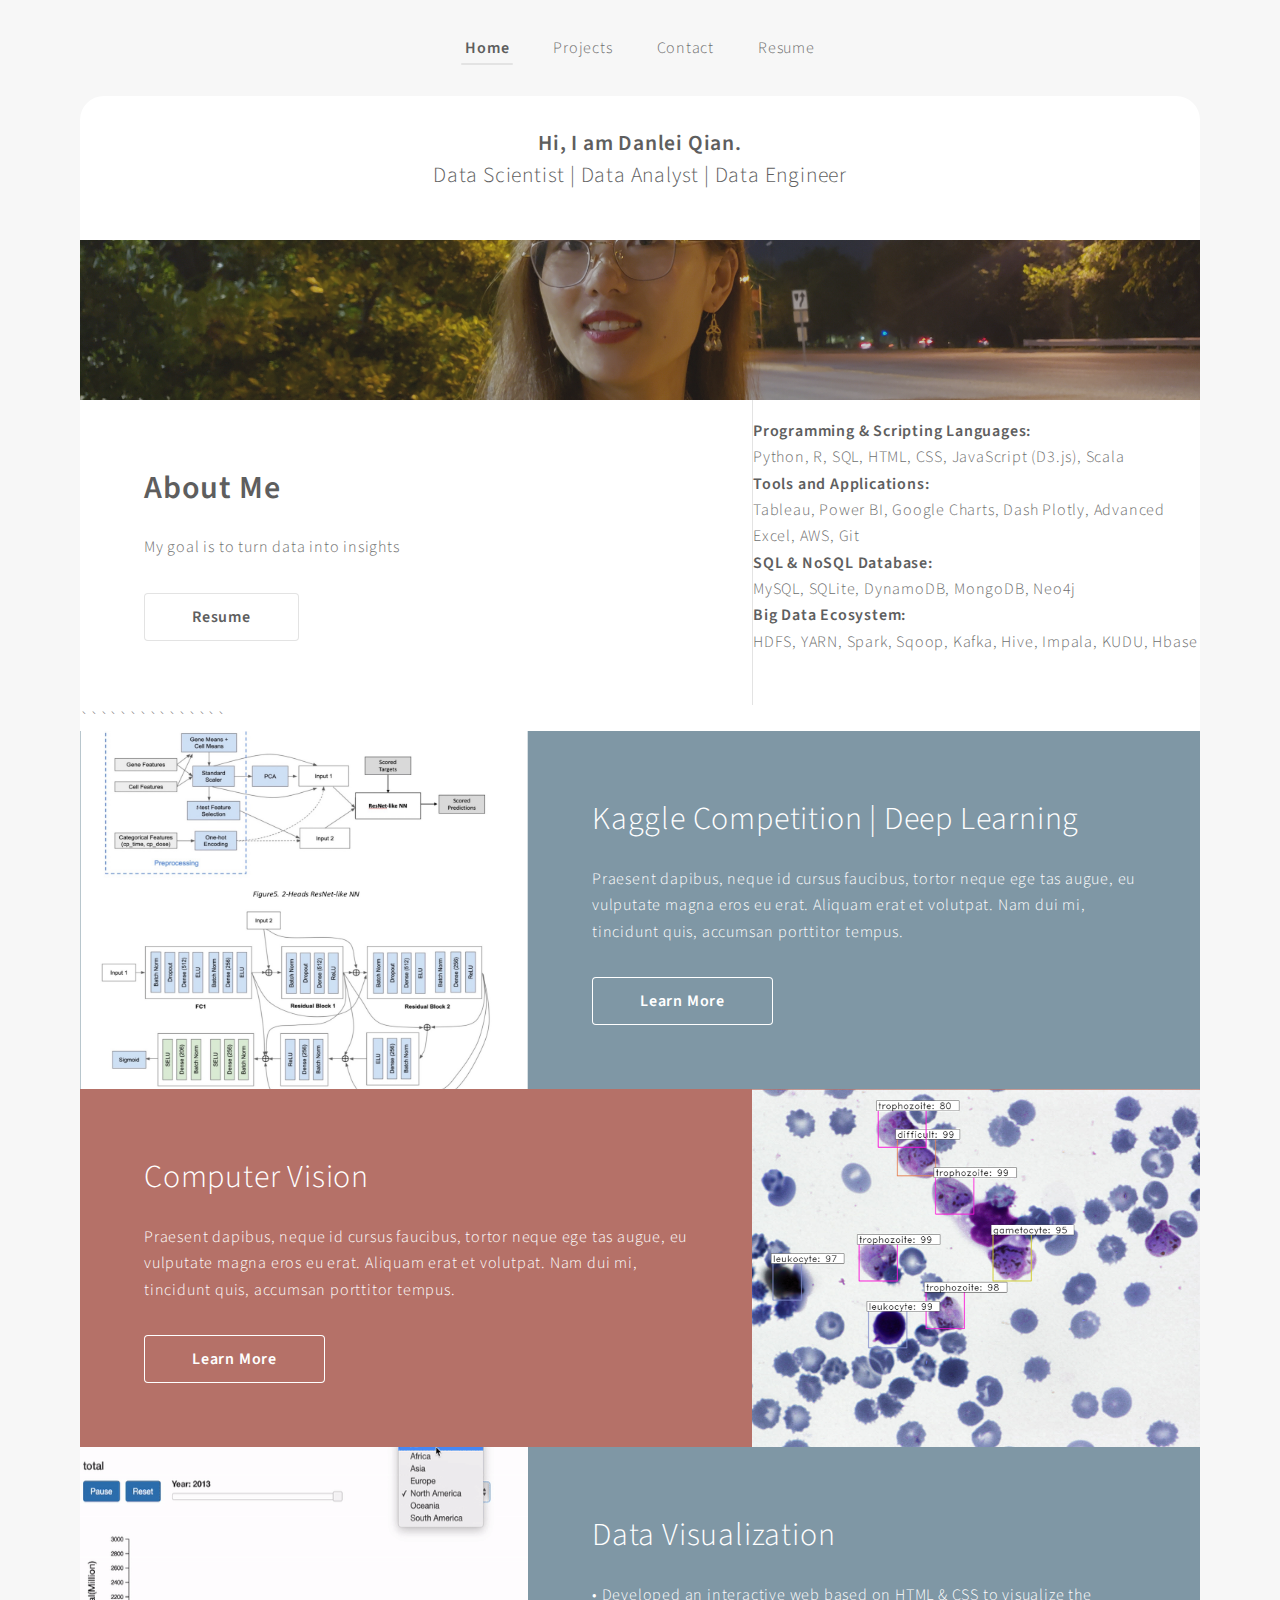
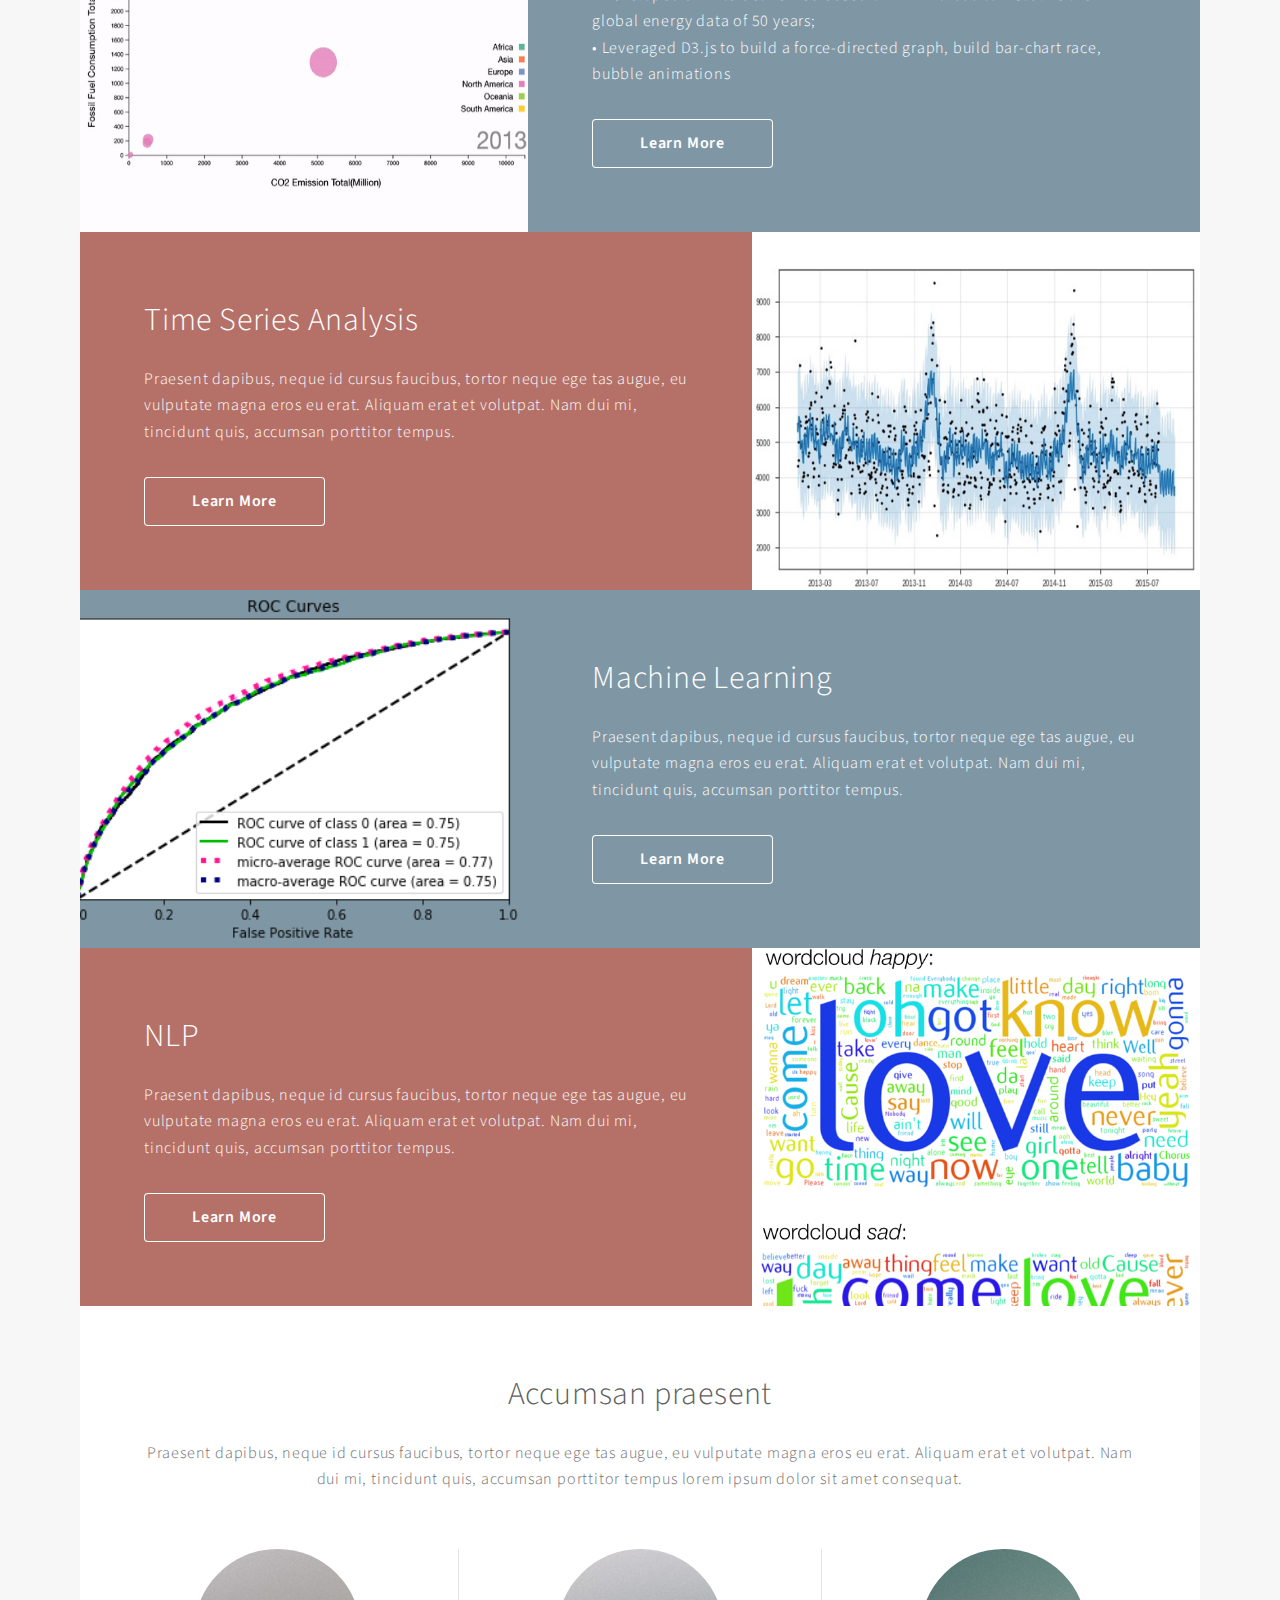
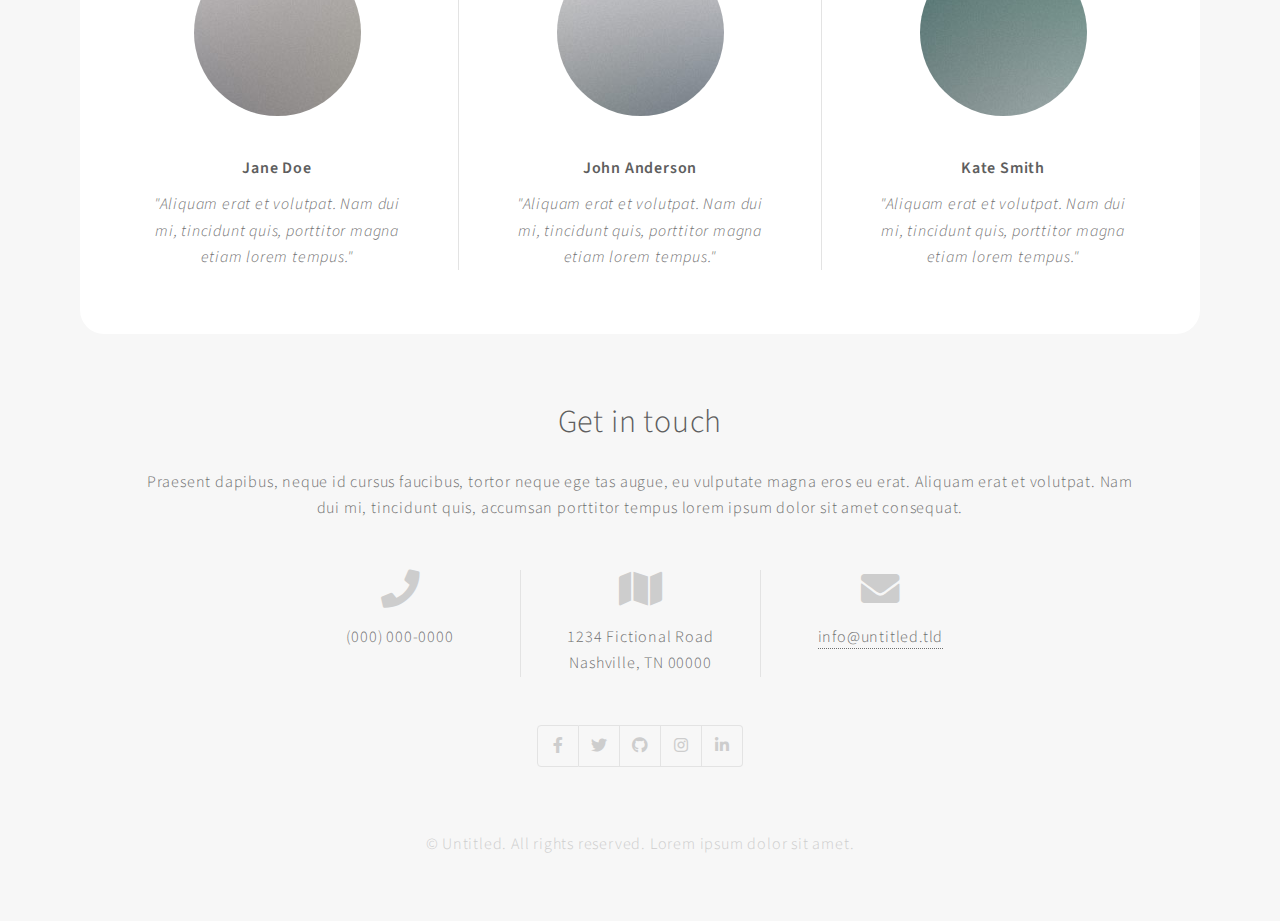
==== commit 170ba69f: "revise" ====
--- a/index.html
+++ b/index.html
@@ -21,6 +21,7 @@
 						<li class="active"><a href="index.html">Home</a></li>
 						<li>
 							<a href="#two">Projects</a>
+							<!--
 							<ul>
 								<li><a href="#four">Link One</a></li>
 								<li><a href="#">Link Two</a></li>
@@ -36,8 +37,9 @@
 								</li>
 								<li><a href="#">Link Five</a></li>
 							</ul>
+							-->
 						</li>
-						<li><a href="generic.html">Contact</a></li>
+						<li><a href="#Contact">Contact</a></li>
 						<li><a href="generic.html">Resume</a></li>
 					</ul>
 				</nav>
@@ -141,7 +143,7 @@
 								<h2>Computer Vision</h2>
 								<p>Praesent dapibus, neque id cursus faucibus, tortor neque ege tas augue, eu vulputate magna eros eu erat. Aliquam erat et volutpat. Nam dui mi, tincidunt quis, accumsan porttitor tempus.</p>
 								<ul class="actions">
-									<li><a href="https://github.com/danleiQ/Mechanisms-of-Action-Classification" class="button">Learn More</a></li>
+									<li><a href="https://github.com/danleiQ/Blood-Cell-Detection-Final-Project-Group3" class="button">Learn More</a></li>
 								</ul>
 							</div>
 						</div>
@@ -200,7 +202,7 @@
 								<h2>Time Series Analysis</h2>
 								<p>Praesent dapibus, neque id cursus faucibus, tortor neque ege tas augue, eu vulputate magna eros eu erat. Aliquam erat et volutpat. Nam dui mi, tincidunt quis, accumsan porttitor tempus.</p>
 								<ul class="actions">
-									<li><a href="#" class="button">Learn More</a></li>
+									<li><a href="https://github.com/danleiQ/Rossmann-Store-Sales-Timeseries-Analysis" class="button">Learn More</a></li>
 								</ul>
 							</div>
 						</div>
@@ -233,7 +235,7 @@
 								<h2>NLP</h2>
 								<p>Praesent dapibus, neque id cursus faucibus, tortor neque ege tas augue, eu vulputate magna eros eu erat. Aliquam erat et volutpat. Nam dui mi, tincidunt quis, accumsan porttitor tempus.</p>
 								<ul class="actions">
-									<li><a href="#" class="button">Learn More</a></li>
+									<li><a href="https://github.com/danleiQ/ANALYSE-AND-CLASSIFY-MUSIC-BY-LYRICS" class="button">Learn More</a></li>
 								</ul>
 							</div>
 						</div>
@@ -243,7 +245,7 @@
 					</section>
 
 				<!-- Five -->
-					<section id="five" class="wrapper special">
+					<section id="Contact" class="wrapper special">
 						<h2>Accumsan praesent</h2>
 						<p>Praesent dapibus, neque id cursus faucibus, tortor neque ege tas augue, eu vulputate magna eros eu erat. Aliquam erat et volutpat. Nam dui mi, tincidunt quis, accumsan porttitor tempus lorem ipsum dolor sit amet consequat.</p>
 						<ul class="faces">
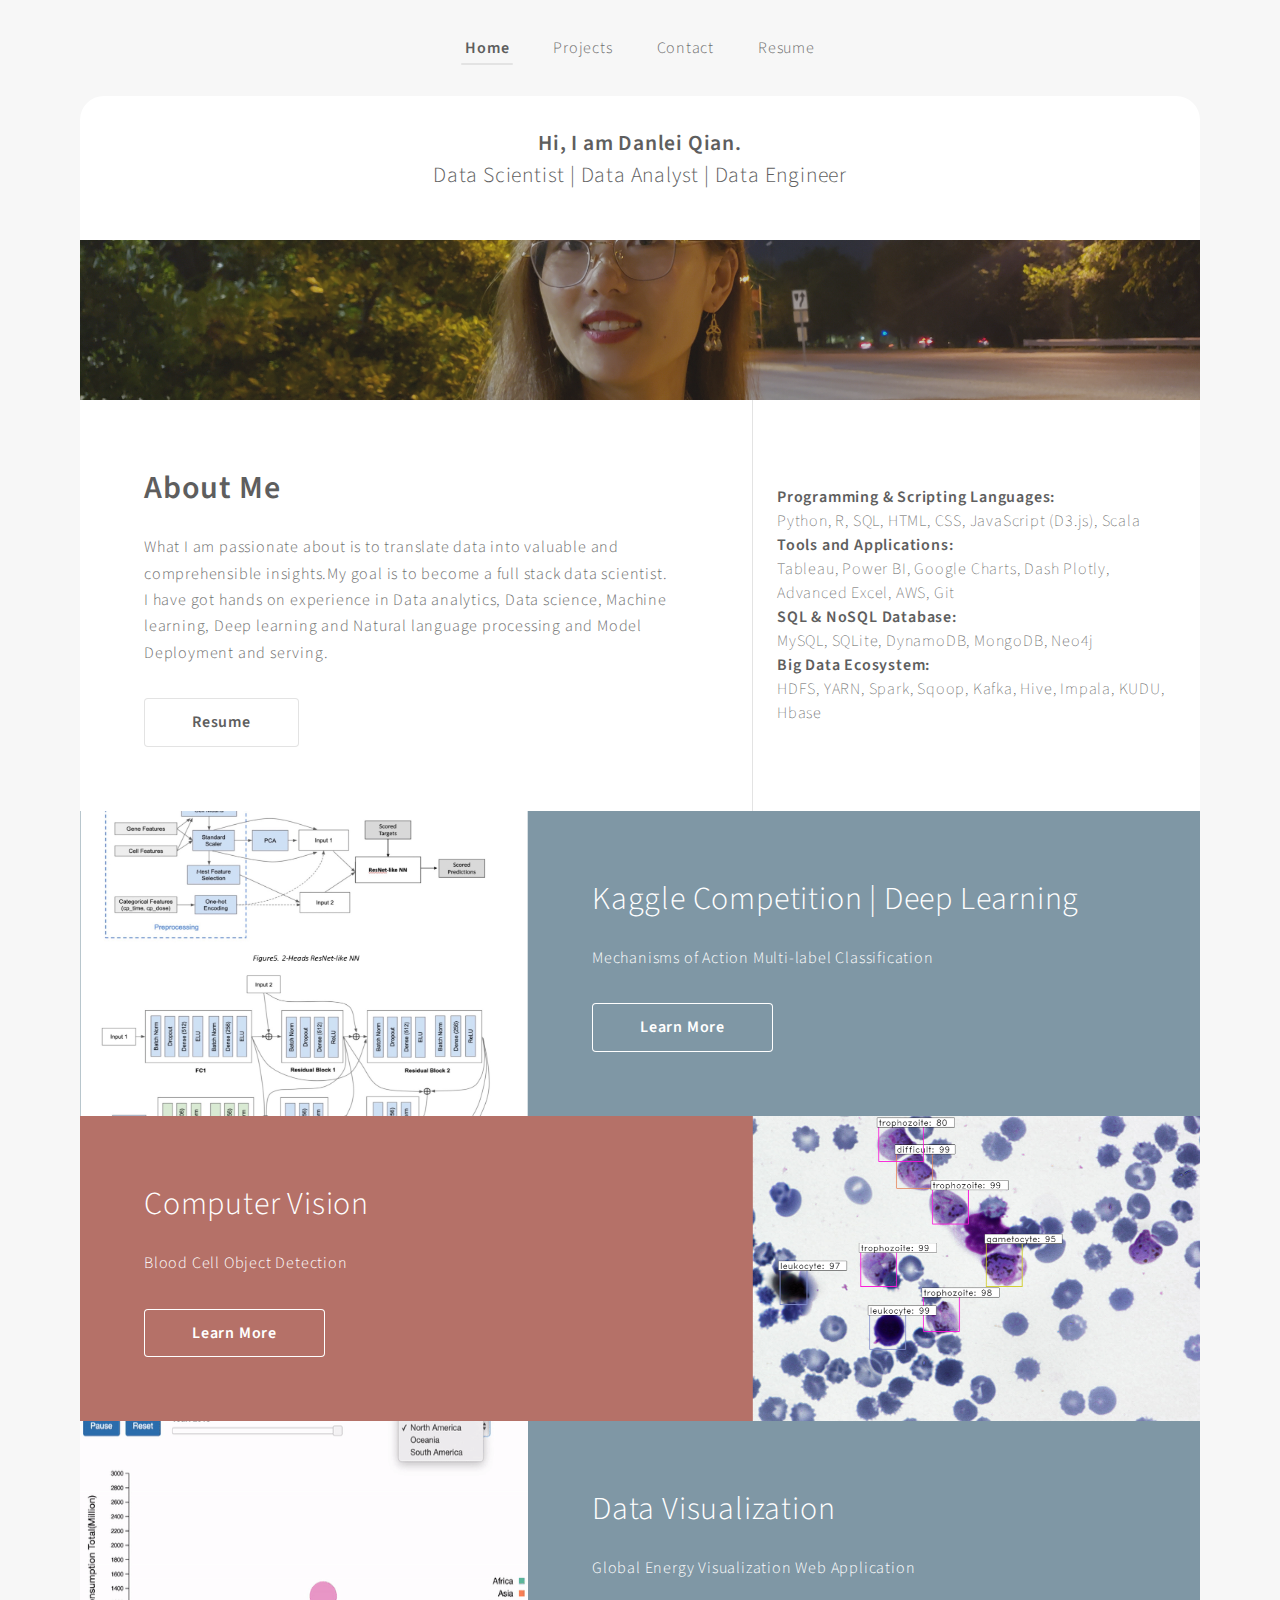
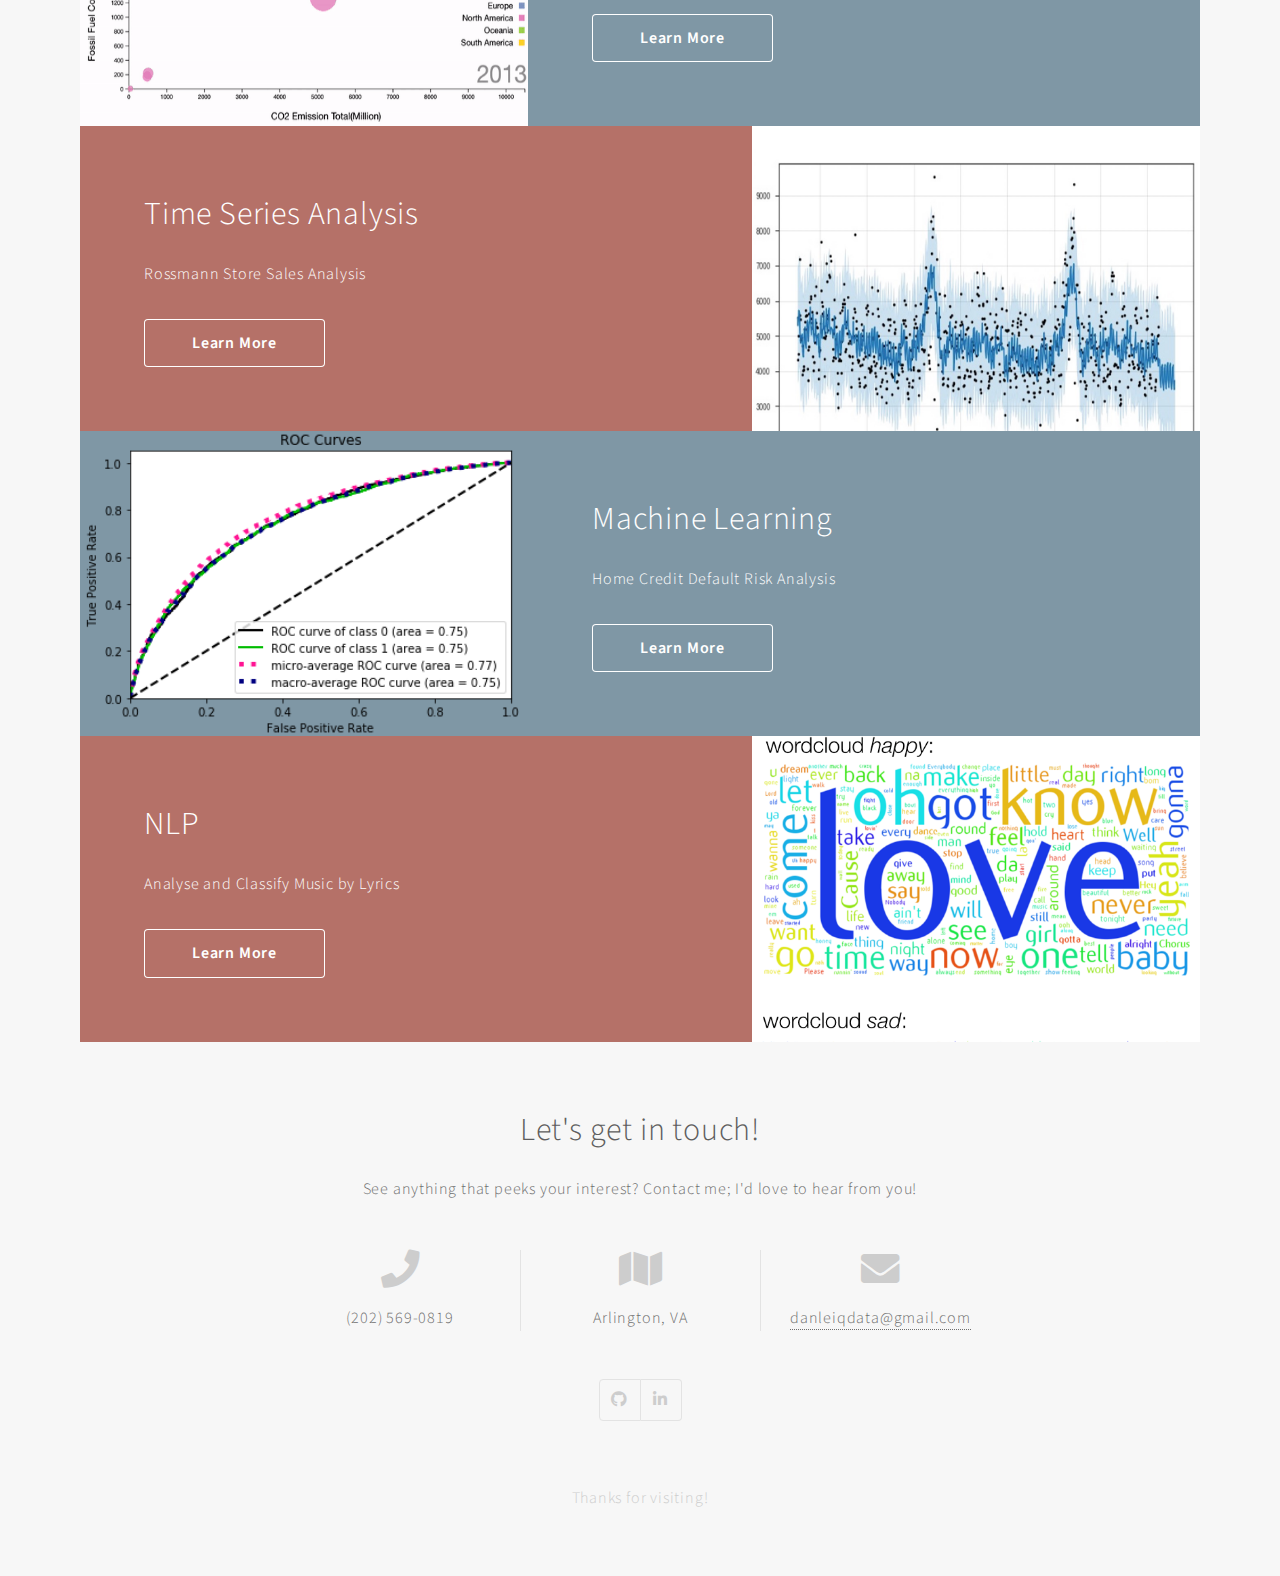
==== commit de233c7a: "revise" ====
--- a/index.html
+++ b/index.html
@@ -6,7 +6,7 @@
 -->
 <html>
 	<head>
-		<title>Untitled</title>
+		<title>Danlei Qian's Potfolio</title>
 		<meta charset="utf-8" />
 		<meta name="viewport" content="width=device-width, initial-scale=1, user-scalable=no" />
 		<link rel="stylesheet" href="assets/css/main.css" />
@@ -68,7 +68,9 @@
 						<div class="content">
 							<div class="inner">
 								<h2><strong>About Me</strong></h2>
-								<p>My goal is to turn data into insights</p>
+								<p>
+									What I am passionate about is to translate data into valuable and comprehensible insights.My goal is to become a full stack data scientist.</br>I have got hands on experience in Data analytics, Data science, Machine learning, Deep learning and Natural language processing and Model Deployment and serving. 
+								</p>
 								<ul class="actions">
 									<li><a href="https://github.com/danleiQ" class="button">Resume</a></li>
 								</ul>
@@ -79,13 +81,14 @@
 								<div class="inner">
 									<!--<span class="icon solid fa-cog major"></span>-->
 									<p>
-										<strong>Programming & Scripting Languages:</strong>  </br>Python, R, SQL, HTML, CSS, JavaScript (D3.js), Scala</br>
-									<strong>Tools and Applications: </strong></br>Tableau, Power BI, Google Charts, Dash Plotly, Advanced Excel, AWS, Git </br>
-									<strong>SQL & NoSQL Database:</strong> </br>MySQL, SQLite, DynamoDB, MongoDB, Neo4j </br>
-									<strong>Big Data Ecosystem:</strong></br> HDFS, YARN, Spark, Sqoop, Kafka, Hive, Impala, KUDU, Hbase </br>
+										<h3><strong> Programming & Scripting Languages:</strong>  </br> Python, R, SQL, HTML, CSS, JavaScript (D3.js), Scala</br>
+									<strong>  Tools and Applications: </strong></br> Tableau, Power BI, Google Charts, Dash Plotly, Advanced Excel, AWS, Git </br>
+									<strong>  SQL & NoSQL Database:</strong> </br> MySQL, SQLite, DynamoDB, MongoDB, Neo4j </br>
+									<strong>  Big Data Ecosystem:</strong></br> HDFS, YARN, Spark, Sqoop, Kafka, Hive, Impala, KUDU, Hbase </br></h3>
 									</p>
 								</div>
 							</li>
+
 <!--							
 							<li>
 								<div class="inner">
@@ -120,12 +123,15 @@
 -->
 						</ul>
 					</section>
-```````````````<!-- Two -->
+
+
+				<!-- Two -->
 					<section id="two" class="wrapper style1 spotlight alt">
 						<div class="content">
 							<div class="inner">
 								<h2>Kaggle Competition | Deep Learning</h2>
-								<p>Praesent dapibus, neque id cursus faucibus, tortor neque ege tas augue, eu vulputate magna eros eu erat. Aliquam erat et volutpat. Nam dui mi, tincidunt quis, accumsan porttitor tempus.</p>
+								<p>Mechanisms of Action Multi-label Classification</p>
+								<p></p>
 								<ul class="actions">
 									<li><a href="https://github.com/danleiQ/Mechanisms-of-Action-Classification" class="button">Learn More</a></li>
 								</ul>
@@ -141,7 +147,7 @@
 						<div class="content">
 							<div class="inner">
 								<h2>Computer Vision</h2>
-								<p>Praesent dapibus, neque id cursus faucibus, tortor neque ege tas augue, eu vulputate magna eros eu erat. Aliquam erat et volutpat. Nam dui mi, tincidunt quis, accumsan porttitor tempus.</p>
+								<p>Blood Cell Object Detection</p>
 								<ul class="actions">
 									<li><a href="https://github.com/danleiQ/Blood-Cell-Detection-Final-Project-Group3" class="button">Learn More</a></li>
 								</ul>
@@ -157,8 +163,7 @@
 						<div class="content">
 							<div class="inner">
 								<h2>Data Visualization</h2>
-								<p>•	Developed an interactive web based on HTML & CSS to visualize the global energy data of 50 years; </br>
-								•	Leveraged D3.js to build a force-directed graph, build bar-chart race, bubble animations </br>
+								<p>Global Energy Visualization Web Application
 								</p>
 								<ul class="actions">
 									<li><a href="https://danleiq.github.io/Global-Energy-Visualization/html/index.html" class="button">Learn More</a></li>
@@ -200,7 +205,7 @@
 						<div class="content">
 							<div class="inner">
 								<h2>Time Series Analysis</h2>
-								<p>Praesent dapibus, neque id cursus faucibus, tortor neque ege tas augue, eu vulputate magna eros eu erat. Aliquam erat et volutpat. Nam dui mi, tincidunt quis, accumsan porttitor tempus.</p>
+								<p>Rossmann Store Sales Analysis</p>
 								<ul class="actions">
 									<li><a href="https://github.com/danleiQ/Rossmann-Store-Sales-Timeseries-Analysis" class="button">Learn More</a></li>
 								</ul>
@@ -217,7 +222,7 @@
 						<div class="content">
 							<div class="inner">
 								<h2>Machine Learning</h2>
-								<p>Praesent dapibus, neque id cursus faucibus, tortor neque ege tas augue, eu vulputate magna eros eu erat. Aliquam erat et volutpat. Nam dui mi, tincidunt quis, accumsan porttitor tempus.</p>
+								<p>Home Credit Default Risk Analysis</p>
 								<ul class="actions">
 									<li><a href="#" class="button">Learn More</a></li>
 								</ul>
@@ -233,7 +238,7 @@
 						<div class="content">
 							<div class="inner">
 								<h2>NLP</h2>
-								<p>Praesent dapibus, neque id cursus faucibus, tortor neque ege tas augue, eu vulputate magna eros eu erat. Aliquam erat et volutpat. Nam dui mi, tincidunt quis, accumsan porttitor tempus.</p>
+								<p>Analyse and Classify Music by Lyrics</p>
 								<ul class="actions">
 									<li><a href="https://github.com/danleiQ/ANALYSE-AND-CLASSIFY-MUSIC-BY-LYRICS" class="button">Learn More</a></li>
 								</ul>
@@ -245,9 +250,10 @@
 					</section>
 
 				<!-- Five -->
+				<!--
 					<section id="Contact" class="wrapper special">
-						<h2>Accumsan praesent</h2>
-						<p>Praesent dapibus, neque id cursus faucibus, tortor neque ege tas augue, eu vulputate magna eros eu erat. Aliquam erat et volutpat. Nam dui mi, tincidunt quis, accumsan porttitor tempus lorem ipsum dolor sit amet consequat.</p>
+						<h2>More About Me!</h2>
+						<p></p>
 						<ul class="faces">
 							<li>
 								<span class="image"><img src="images/pic11.jpg" alt="" /></span>
@@ -259,43 +265,42 @@
 								<h3>John Anderson</h3>
 								<p>"Aliquam erat et volutpat. Nam dui mi, tincidunt quis, porttitor magna etiam lorem tempus."</p>
 							</li>
+							
 							<li>
 								<span class="image"><img src="images/pic13.jpg" alt="" /></span>
 								<h3>Kate Smith</h3>
 								<p>"Aliquam erat et volutpat. Nam dui mi, tincidunt quis, porttitor magna etiam lorem tempus."</p>
 							</li>
+						
 						</ul>
-					</section>
+					</section> 
+				-->
 
 			</div>
 
 		<!-- Footer -->
 			<div id="footer">
-				<h2>Get in touch</h2>
-				<p>Praesent dapibus, neque id cursus faucibus, tortor neque ege tas augue, eu vulputate magna eros eu erat. Aliquam erat et volutpat. Nam dui mi, tincidunt quis, accumsan porttitor tempus lorem ipsum dolor sit amet consequat.</p>
+				<h2>Let's get in touch!</h2>
+				<p>See anything that peeks your interest? Contact me; I'd love to hear from you!</p>
 				<ul class="major-icons">
 					<li>
 						<h3 class="icon solid fa-phone major"><span class="label">Phone</span></h3>
-						<p>(000) 000-0000</p>
+						<p>(202) 569-0819</p>
 					</li>
 					<li>
 						<h3 class="icon solid fa-map major"><span class="label">Address</span></h3>
-						<p>1234 Fictional Road<br />
-						Nashville, TN 00000</p>
+						<p>Arlington, VA</p>
 					</li>
 					<li>
 						<h3 class="icon solid fa-envelope major"><span class="label">Email</span></h3>
-						<p><a href="#">info@untitled.tld</a></p>
+						<p><a href="mailto: danleiqdata@gmail.com">danleiqdata@gmail.com</a></p>
 					</li>
 				</ul>
 				<ul class="joined-icons">
-					<li><a href="#" class="icon brands fa-facebook-f"><span class="label">Facebook</span></a></li>
-					<li><a href="#" class="icon brands fa-twitter"><span class="label">Twitter</span></a></li>
-					<li><a href="#" class="icon brands fa-github"><span class="label">GitHub</span></a></li>
-					<li><a href="#" class="icon brands fa-instagram"><span class="label">Instagram</span></a></li>
-					<li><a href="#" class="icon brands fa-linkedin-in"><span class="label">LinkedIn</span></a></li>
+					<li><a href="https://github.com/danleiQ" class="icon brands fa-github"><span class="label">GitHub</span></a></li>
+					<li><a href="https://www.linkedin.com/in/danleiq/" class="icon brands fa-linkedin-in"><span class="label">LinkedIn</span></a></li>
 				</ul>
-				<p class="copyright">&copy; Untitled. All rights reserved. Lorem ipsum dolor sit amet.</p>
+				<p class="copyright">Thanks for visiting!</p>
 			</div>
 
 		<!-- Scripts -->
--- a/assets/css/main.css
+++ b/assets/css/main.css
@@ -2718,8 +2718,8 @@
 
 				ul.grid-icons li > .inner h3 {
 					font-size: 1em;
-					font-weight: 600;
-					margin: 0;
+					font-weight: 200;
+					margin: 1.5em 1.5em;
 				}
 
 		@media screen and (max-width: 736px) {
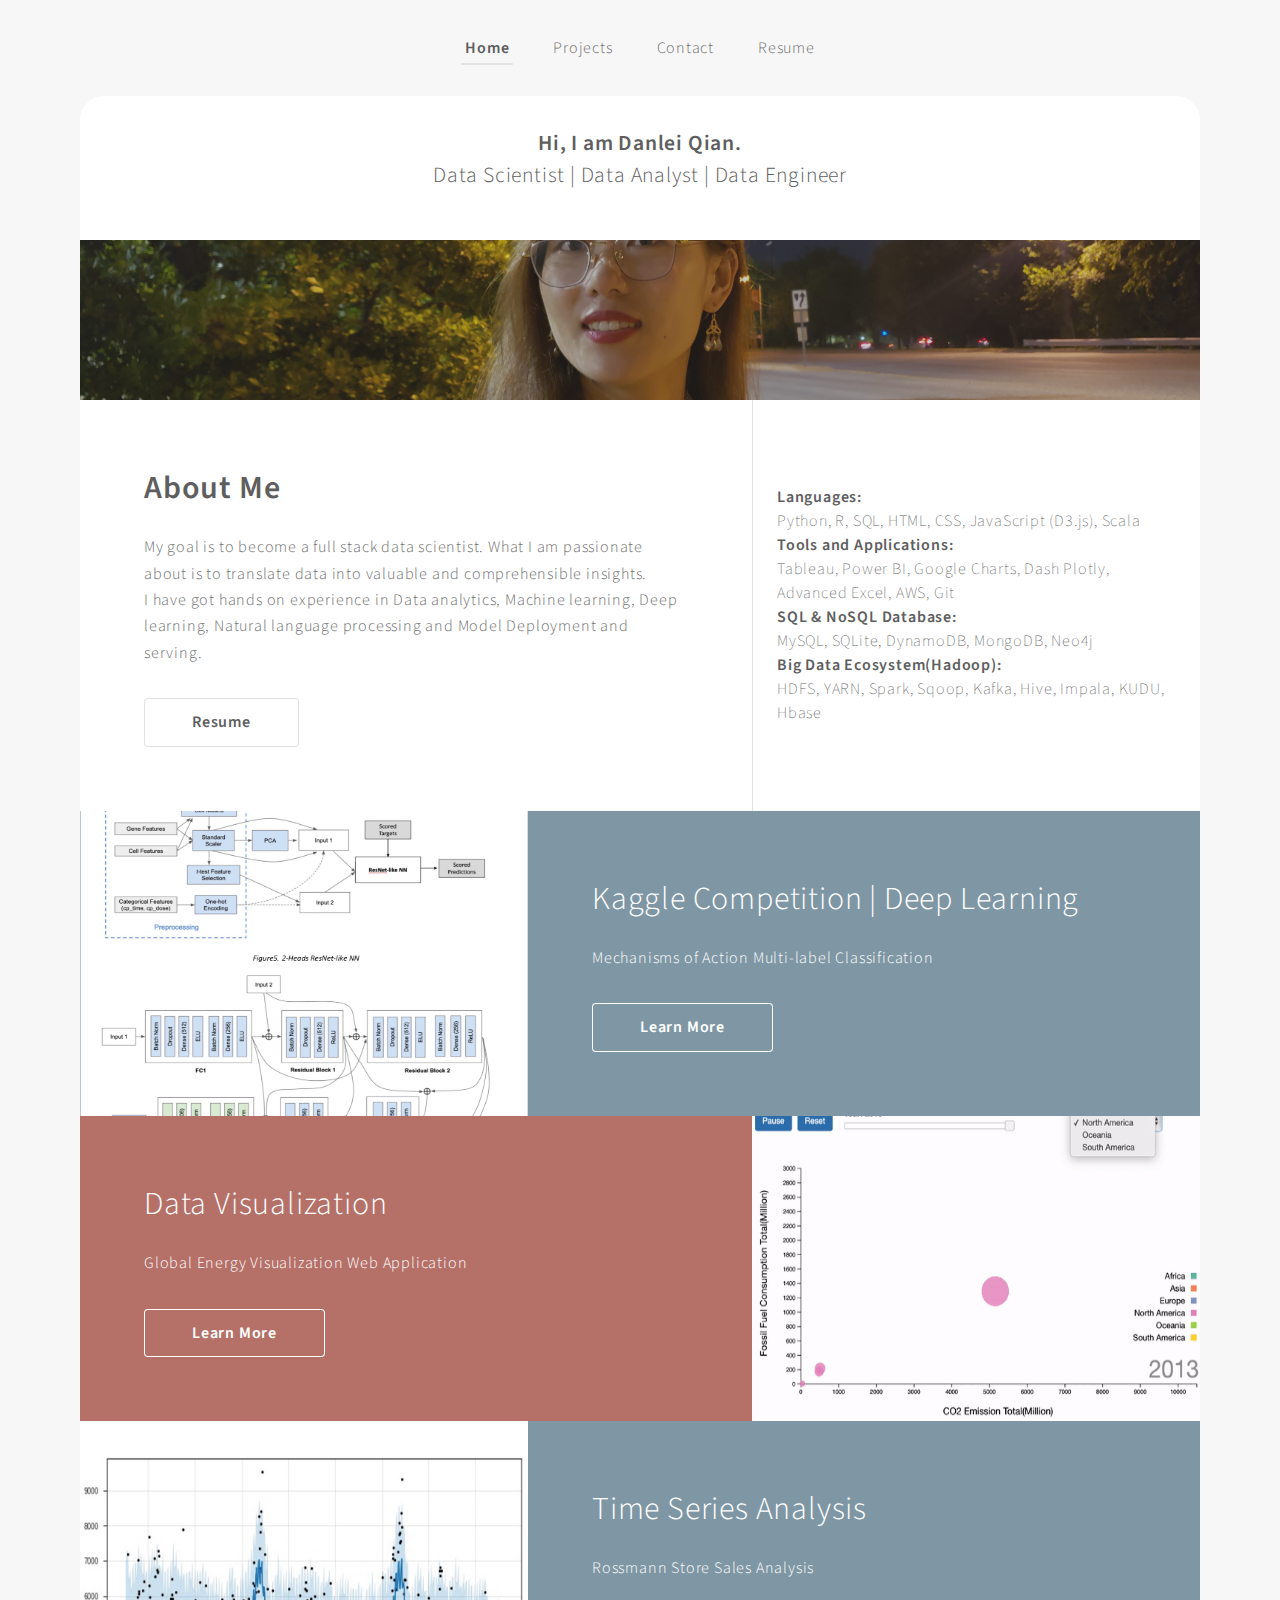
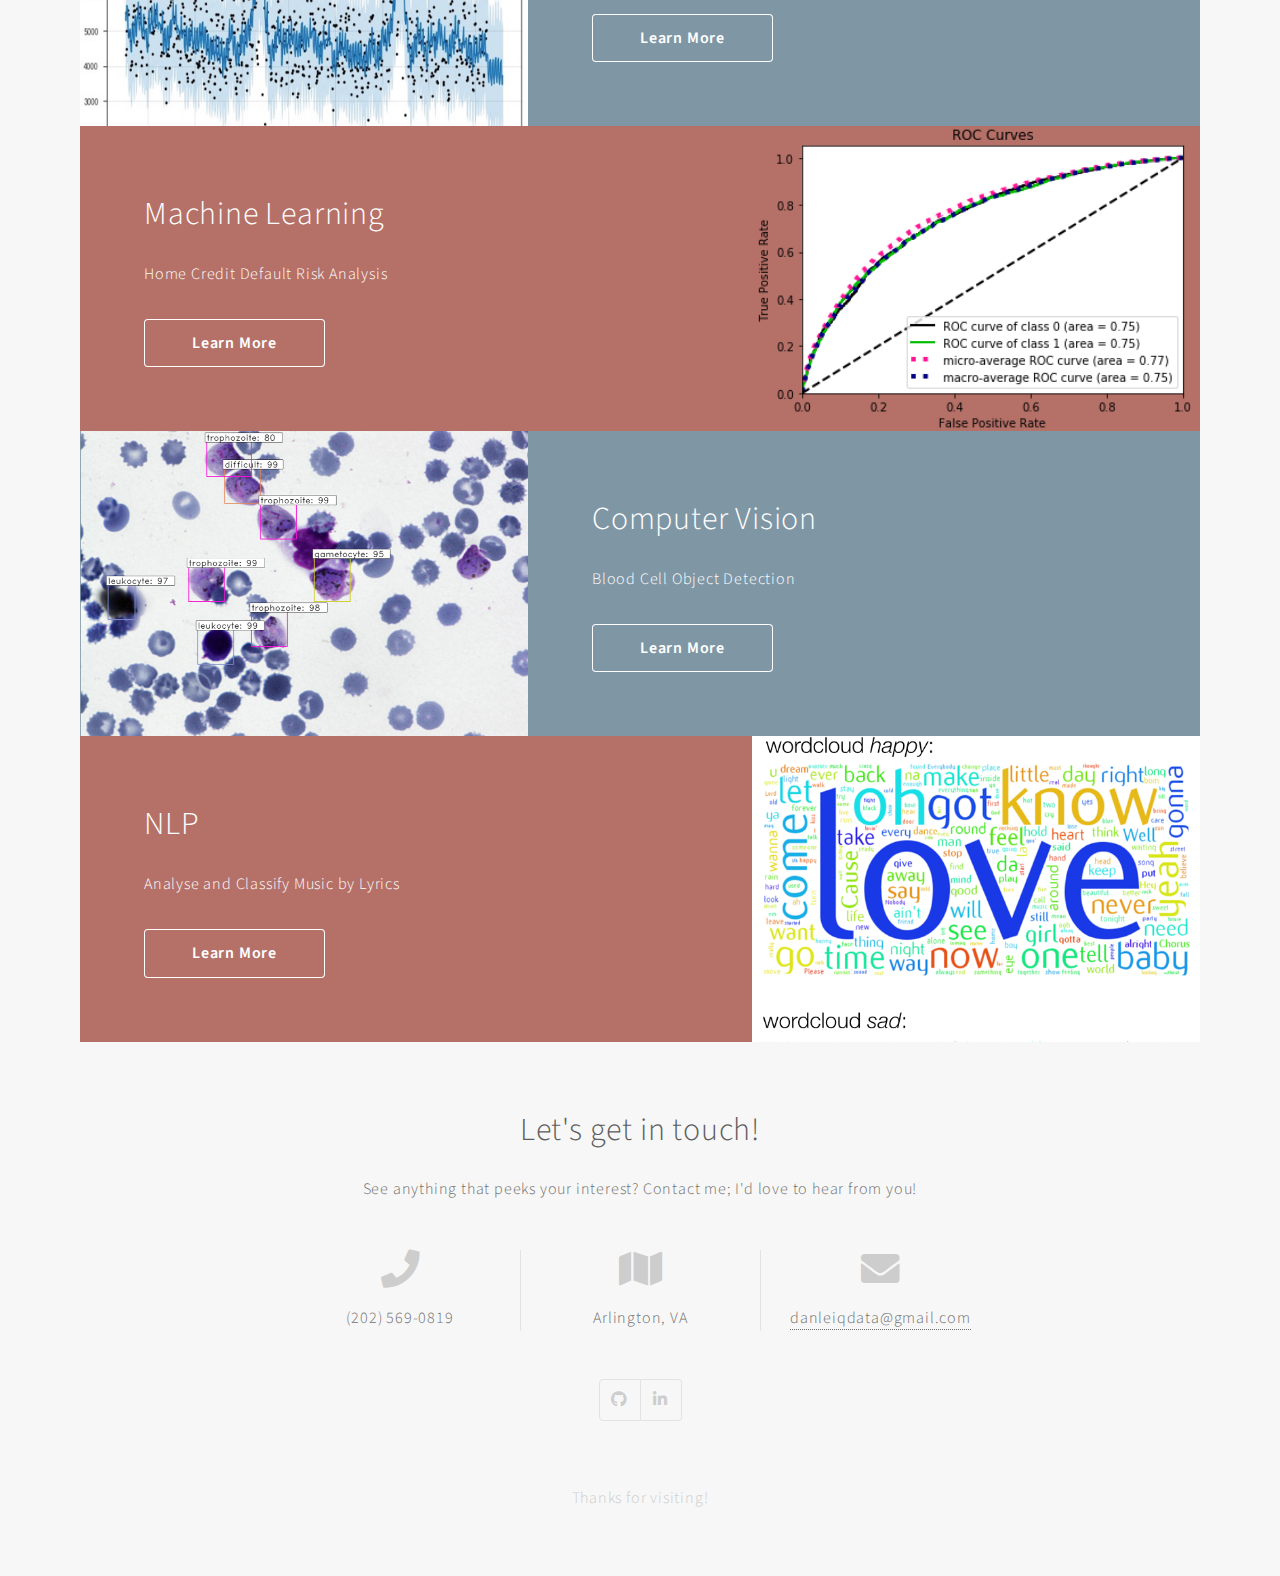
==== commit 97bf6a7f: "Update index.html" ====
--- a/index.html
+++ b/index.html
@@ -6,7 +6,7 @@
 -->
 <html>
 	<head>
-		<title>Danlei Qian's Potfolio</title>
+		<title>Danlei Qian's Portfolio</title>
 		<meta charset="utf-8" />
 		<meta name="viewport" content="width=device-width, initial-scale=1, user-scalable=no" />
 		<link rel="stylesheet" href="assets/css/main.css" />
@@ -39,8 +39,8 @@
 							</ul>
 							-->
 						</li>
-						<li><a href="#Contact">Contact</a></li>
-						<li><a href="generic.html">Resume</a></li>
+						<li><a href="#footer">Contact</a></li>
+						<li><a href="CV_Danlei_Qian.pdf">Resume</a></li>
 					</ul>
 				</nav>
 			</div>
@@ -69,10 +69,10 @@
 							<div class="inner">
 								<h2><strong>About Me</strong></h2>
 								<p>
-									What I am passionate about is to translate data into valuable and comprehensible insights.My goal is to become a full stack data scientist.</br>I have got hands on experience in Data analytics, Data science, Machine learning, Deep learning and Natural language processing and Model Deployment and serving. 
+									My goal is to become a full stack data scientist. What I am passionate about is to translate data into valuable and comprehensible insights. </br>I have got hands on experience in Data analytics, Machine learning, Deep learning, Natural language processing and Model Deployment and serving. 
 								</p>
 								<ul class="actions">
-									<li><a href="https://github.com/danleiQ" class="button">Resume</a></li>
+									<li><a href="CV_Danlei_Qian.pdf" class="button">Resume</a></li>
 								</ul>
 							</div>
 						</div>
@@ -81,10 +81,10 @@
 								<div class="inner">
 									<!--<span class="icon solid fa-cog major"></span>-->
 									<p>
-										<h3><strong> Programming & Scripting Languages:</strong>  </br> Python, R, SQL, HTML, CSS, JavaScript (D3.js), Scala</br>
+										<h3><strong> Languages:</strong>  </br> Python, R, SQL, HTML, CSS, JavaScript (D3.js), Scala</br>
 									<strong>  Tools and Applications: </strong></br> Tableau, Power BI, Google Charts, Dash Plotly, Advanced Excel, AWS, Git </br>
 									<strong>  SQL & NoSQL Database:</strong> </br> MySQL, SQLite, DynamoDB, MongoDB, Neo4j </br>
-									<strong>  Big Data Ecosystem:</strong></br> HDFS, YARN, Spark, Sqoop, Kafka, Hive, Impala, KUDU, Hbase </br></h3>
+									<strong>  Big Data Ecosystem(Hadoop):</strong></br> HDFS, YARN, Spark, Sqoop, Kafka, Hive, Impala, KUDU, Hbase </br></h3>
 									</p>
 								</div>
 							</li>
@@ -123,7 +123,6 @@
 -->
 						</ul>
 					</section>
-
 
 				<!-- Two -->
 					<section id="two" class="wrapper style1 spotlight alt">
@@ -142,29 +141,15 @@
 						</div>
 					</section>
 
-				<!-- Two -->
+
+
+				<!-- Three -->
 					<section id="three" class="wrapper style2 spotlight">
-						<div class="content">
-							<div class="inner">
-								<h2>Computer Vision</h2>
-								<p>Blood Cell Object Detection</p>
-								<ul class="actions">
-									<li><a href="https://github.com/danleiQ/Blood-Cell-Detection-Final-Project-Group3" class="button">Learn More</a></li>
-								</ul>
-							</div>
-						</div>
-						<div class="image">
-							<img src="images/pic02.png" data-position="30% 30%" alt="" />
-						</div>
-					</section>
-
-				<!-- Three -->
-					<section id="three" class="wrapper style1 spotlight alt">
+					
 						<div class="content">
 							<div class="inner">
 								<h2>Data Visualization</h2>
-								<p>Global Energy Visualization Web Application
-								</p>
+								<p>Global Energy Visualization Web Application</p>
 								<ul class="actions">
 									<li><a href="https://danleiq.github.io/Global-Energy-Visualization/html/index.html" class="button">Learn More</a></li>
 								</ul>
@@ -201,7 +186,8 @@
 					</section>
 
 				<!-- Four -->
-					<section id="four" class="wrapper style2 spotlight">
+					<section id="three" class="wrapper style1 spotlight alt">
+					
 						<div class="content">
 							<div class="inner">
 								<h2>Time Series Analysis</h2>
@@ -217,14 +203,14 @@
 					</section>
 
 				<!-- Add1 -->
-
-					<section id="three" class="wrapper style1 spotlight alt">
+					<section id="four" class="wrapper style2 spotlight">
+
 						<div class="content">
 							<div class="inner">
 								<h2>Machine Learning</h2>
 								<p>Home Credit Default Risk Analysis</p>
 								<ul class="actions">
-									<li><a href="#" class="button">Learn More</a></li>
+									<li><a href="https://github.com/danleiQ/Home-Credit-Default-Risk-Analysis" class="button">Learn More</a></li>
 								</ul>
 							</div>
 						</div>
@@ -232,7 +218,22 @@
 							<img src="images/pic06.png" data-position="center right" alt="" />
 						</div>
 					</section>
-
+				<!-- Two -->
+					<section id="three" class="wrapper style1 spotlight alt">
+					
+						<div class="content">
+							<div class="inner">
+								<h2>Computer Vision</h2>
+								<p>Blood Cell Object Detection</p>
+								<ul class="actions">
+									<li><a href="https://github.com/danleiQ/Blood-Cell-Detection-Final-Project-Group3" class="button">Learn More</a></li>
+								</ul>
+							</div>
+						</div>
+						<div class="image">
+							<img src="images/pic02.png" data-position="30% 30%" alt="" />
+						</div>
+					</section>
 				<!-- Add2 -->
 					<section id="four" class="wrapper style2 spotlight">
 						<div class="content">
